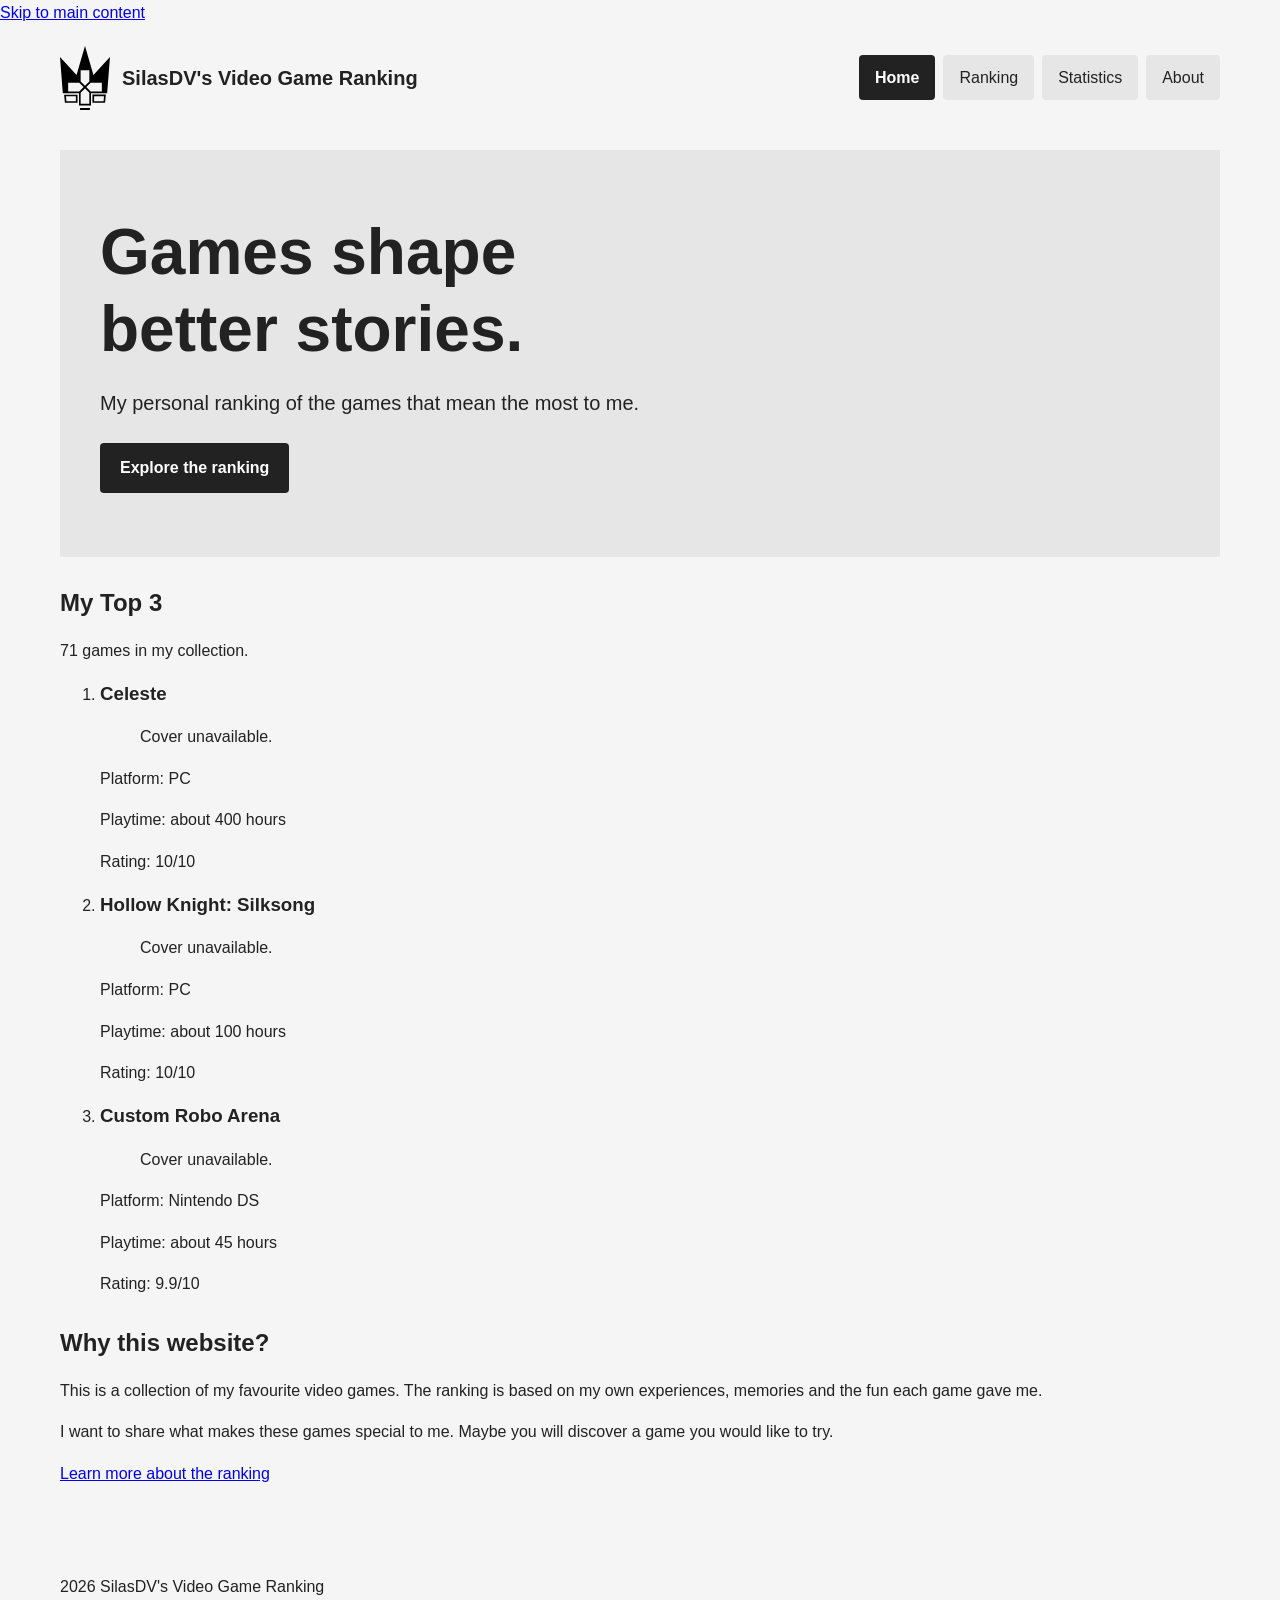
==== index.html @ 27fdf334 "Style homepage introduction and ranking link" ====
<!DOCTYPE html>
<html lang="en">
<head>
    <meta charset="UTF-8">
    <meta name="viewport" content="width=device-width, initial-scale=1.0">
    <title>SilasDV's Video Game Ranking</title>
    <link rel="stylesheet" href="style.css">
    <script src="navigation.js" defer></script>
    <script src="script.js" defer></script>
</head>
<body>
    <a href="#main-content">Skip to main content</a>

    <header>
        <p>
            <a href="index.html" class="site-name">
                <img src="data/SDVVGR.svg" alt="" width="50" height="64">
                <span>SilasDV's Video Game Ranking</span>
            </a>
        </p>
        <button id="menu-toggle" class="menu-toggle" type="button"
                aria-expanded="false" aria-controls="main-navigation" hidden>
            Menu
        </button>
        <nav id="main-navigation">
            <ul>
                <li><a href="index.html" aria-current="page">Home</a></li>
                <li><a href="ranking.html">Ranking</a></li>
                <li><a href="statistics.html">Statistics</a></li>
                <li><a href="about.html">About</a></li>
            </ul>
        </nav>
    </header>

    <main id="main-content" tabindex="-1">
        <section class="hero">
            <h1>Games shape better stories.</h1>
            <p>My personal ranking of the games that mean the most to me.</p>
            <a href="ranking.html" class="button">Explore the ranking</a>
        </section>

        <section>
            <h2>My Top 3</h2>
            <p id="data-status" role="status"></p>
            <noscript><p>Please enable JavaScript to view the games.</p></noscript>
            <ol id="top-games"></ol>
        </section>

        <section>
            <h2>Why this website?</h2>
            <p>
                This is a collection of my favourite video games.
                The ranking is based on my own experiences, memories
                and the fun each game gave me.
            </p>
            <p>
                I want to share what makes these games special to me.
                Maybe you will discover a game you would like to try.
            </p>
            <p><a href="about.html">Learn more about the ranking</a></p>
        </section>
    </main>

    <footer>
        <p>2026 SilasDV's Video Game Ranking</p>
    </footer>
</body>
</html>
---- style.css ----
* {
    box-sizing: border-box;
}

body {
    margin: 0;
    font-family: Arial, sans-serif;
    font-size: 16px;
    line-height: 1.6;
    color: #222222;
    background-color: #f5f5f5;
}

header,
main,
footer {
    max-width: 1200px;
    margin: 0 auto;
    padding: 20px;
}

header {
    display: flex;
    flex-wrap: wrap;
    align-items: center;
    gap: 20px;
}

header > p {
    display: flex;
    flex: 1;
    min-width: 0;
    margin: 0;
}

section {
    margin-bottom: 32px;
}

h1,
h2,
h3 {
    line-height: 1.2;
}

img {
    max-width: 100%;
    height: auto;
}

.site-name {
    display: inline-flex;
    align-items: center;
    gap: 12px;
    color: inherit;
    font-size: 20px;
    font-weight: bold;
    line-height: 1.2;
    text-decoration: none;
}

.site-name img {
    width: 50px;
    flex-shrink: 0;
}

.site-name span {
    text-wrap: balance;
}

.site-name:hover,
.site-name:focus-visible {
    text-decoration: underline;
}

nav {
    flex-basis: 100%;
}

nav ul {
    display: flex;
    flex-direction: column;
    flex-wrap: wrap;
    gap: 8px;
    list-style: none;
    margin: 0;
    padding: 0;
}

nav a {
    display: block;
    padding: 10px 16px;
    color: #222222;
    background-color: #e6e6e6;
    text-decoration: none;
    border-radius: 4px;
}

.menu-toggle {
    font: inherit;
    padding: 10px 16px;
    color: #222222;
    background-color: #e6e6e6;
    border: 1px solid #222222;
    border-radius: 4px;
    cursor: pointer;
}

nav a:hover,
.menu-toggle:hover {
    background-color: #d4d4d4;
}

nav a[aria-current="page"],
.menu-toggle[aria-expanded="true"] {
    color: #ffffff;
    background-color: #222222;
    font-weight: bold;
}

nav a:focus-visible,
.menu-toggle:focus-visible {
    outline: 2px solid #222222;
    outline-offset: 3px;
}

.hero {
    padding: 40px 24px;
    background-color: #e6e6e6;
}

.hero h1 {
    max-width: 650px;
    margin: 0 0 20px;
    font-size: 36px;
    text-wrap: balance;
}

.hero p {
    max-width: 540px;
    margin: 0 0 24px;
    font-size: 18px;
}

.button {
    display: inline-block;
    padding: 12px 20px;
    color: #ffffff;
    background-color: #222222;
    font-weight: bold;
    text-decoration: none;
    border-radius: 4px;
}

.button:hover {
    background-color: #444444;
}

.button:focus-visible {
    outline: 2px solid #222222;
    outline-offset: 3px;
}

@media (min-width: 768px) {
    .hero {
        padding: 64px 40px;
    }

    .hero h1 {
        font-size: 56px;
    }

    .hero p {
        font-size: 20px;
    }
}

@media (min-width: 1024px) {
    header {
        flex-wrap: nowrap;
        justify-content: space-between;
    }

    nav {
        flex-basis: auto;
    }

    nav ul {
        flex-direction: row;
    }

    .hero h1 {
        font-size: 64px;
    }
}
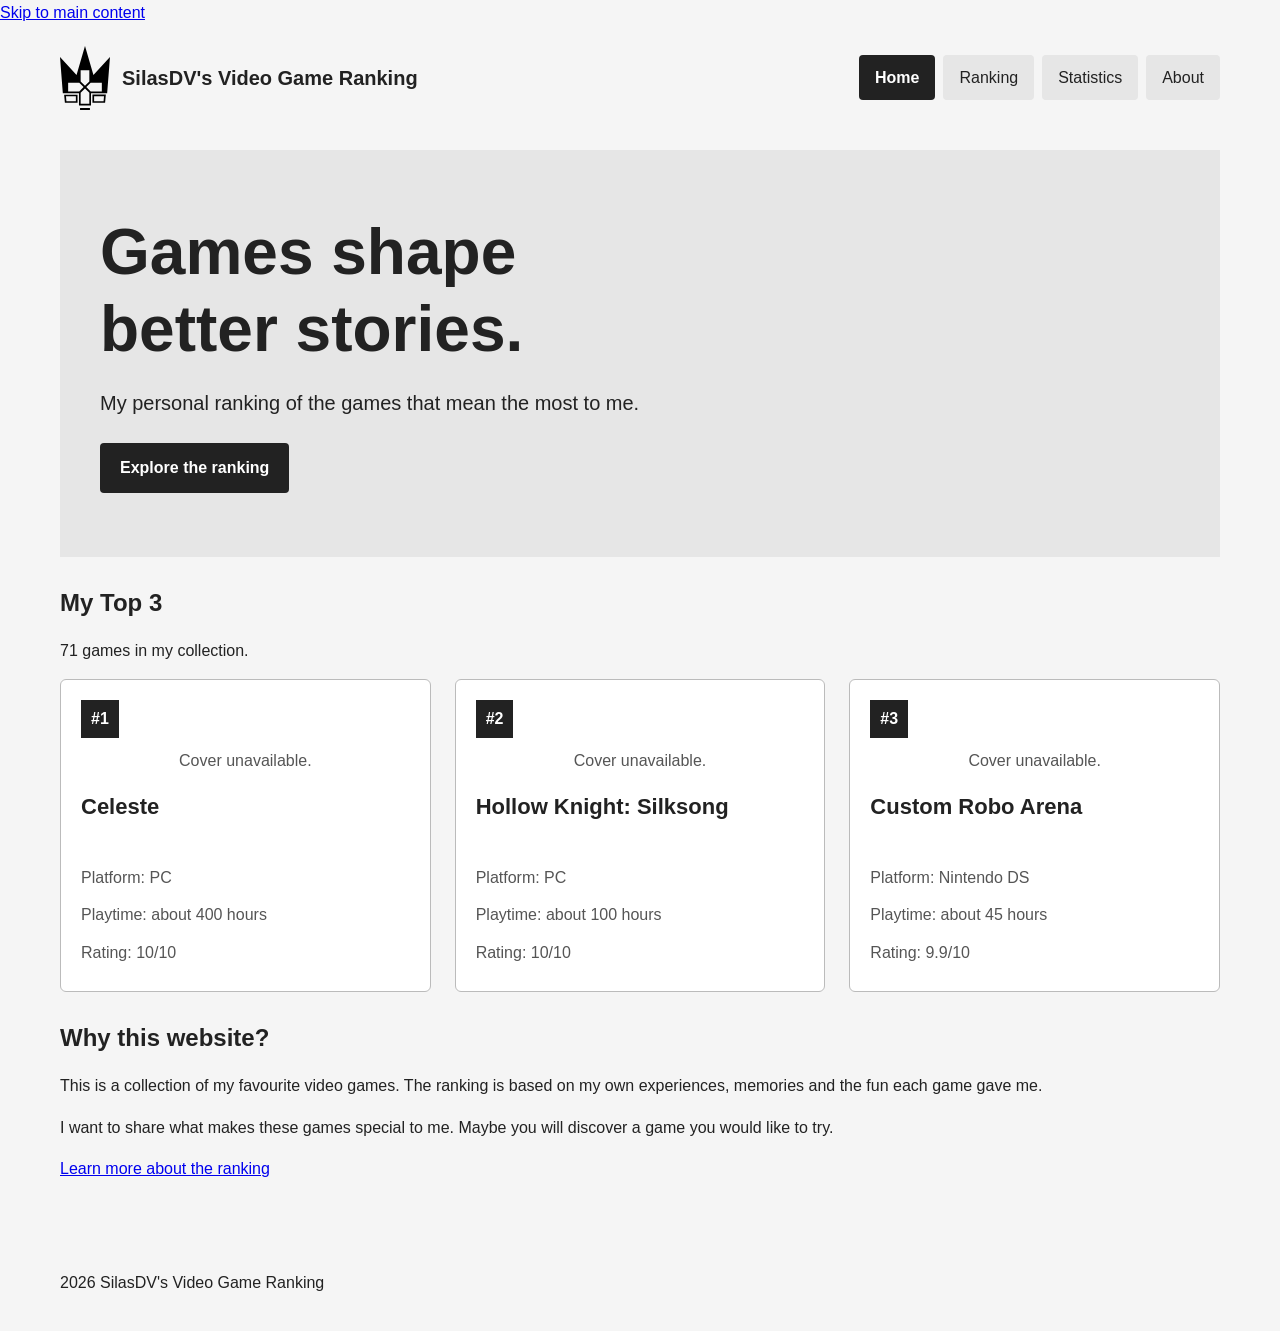
==== commit d31a0787: "Style responsive top 3 game cards" ====
--- a/index.html
+++ b/index.html
@@ -43,7 +43,7 @@
             <h2>My Top 3</h2>
             <p id="data-status" role="status"></p>
             <noscript><p>Please enable JavaScript to view the games.</p></noscript>
-            <ol id="top-games"></ol>
+            <ol id="top-games" role="list"></ol>
         </section>
 
         <section>
--- a/style.css
+++ b/style.css
@@ -161,7 +161,71 @@
     outline-offset: 3px;
 }
 
+#top-games {
+    display: grid;
+    align-items: start;
+    grid-template-columns: minmax(0, 1fr);
+    gap: 24px;
+    margin: 0;
+    padding: 0;
+    list-style: none;
+}
+
+#top-games > li {
+    position: relative;
+    display: flex;
+    flex-direction: column;
+    min-width: 0;
+    padding: 20px;
+    background-color: #ffffff;
+    border: 1px solid #bbbbbb;
+    border-radius: 6px;
+    overflow-wrap: anywhere;
+}
+
+#top-games > li::before {
+    content: "#" attr(value);
+    position: absolute;
+    top: 20px;
+    left: 20px;
+    padding: 6px 10px;
+    color: #ffffff;
+    background-color: #222222;
+    font-weight: bold;
+}
+
+#top-games figure {
+    order: -1;
+    margin: 0 0 20px;
+}
+
+#top-games img {
+    display: block;
+    width: 100%;
+    height: auto;
+}
+
+#top-games figure p {
+    margin: 48px 0 0;
+    text-align: center;
+}
+
+#top-games h3 {
+    min-height: 2.4em;
+    margin: 0 0 12px;
+    font-size: 22px;
+}
+
+#top-games p {
+    margin: 6px 0;
+    color: #555555;
+}
+
 @media (min-width: 768px) {
+    #top-games {
+        grid-template-columns: repeat(2, minmax(0, 1fr));
+    }
+
     .hero {
         padding: 64px 40px;
     }
@@ -176,6 +240,10 @@
 }
 
 @media (min-width: 1024px) {
+    #top-games {
+        grid-template-columns: repeat(3, minmax(0, 1fr));
+    }
+
     header {
         flex-wrap: nowrap;
         justify-content: space-between;
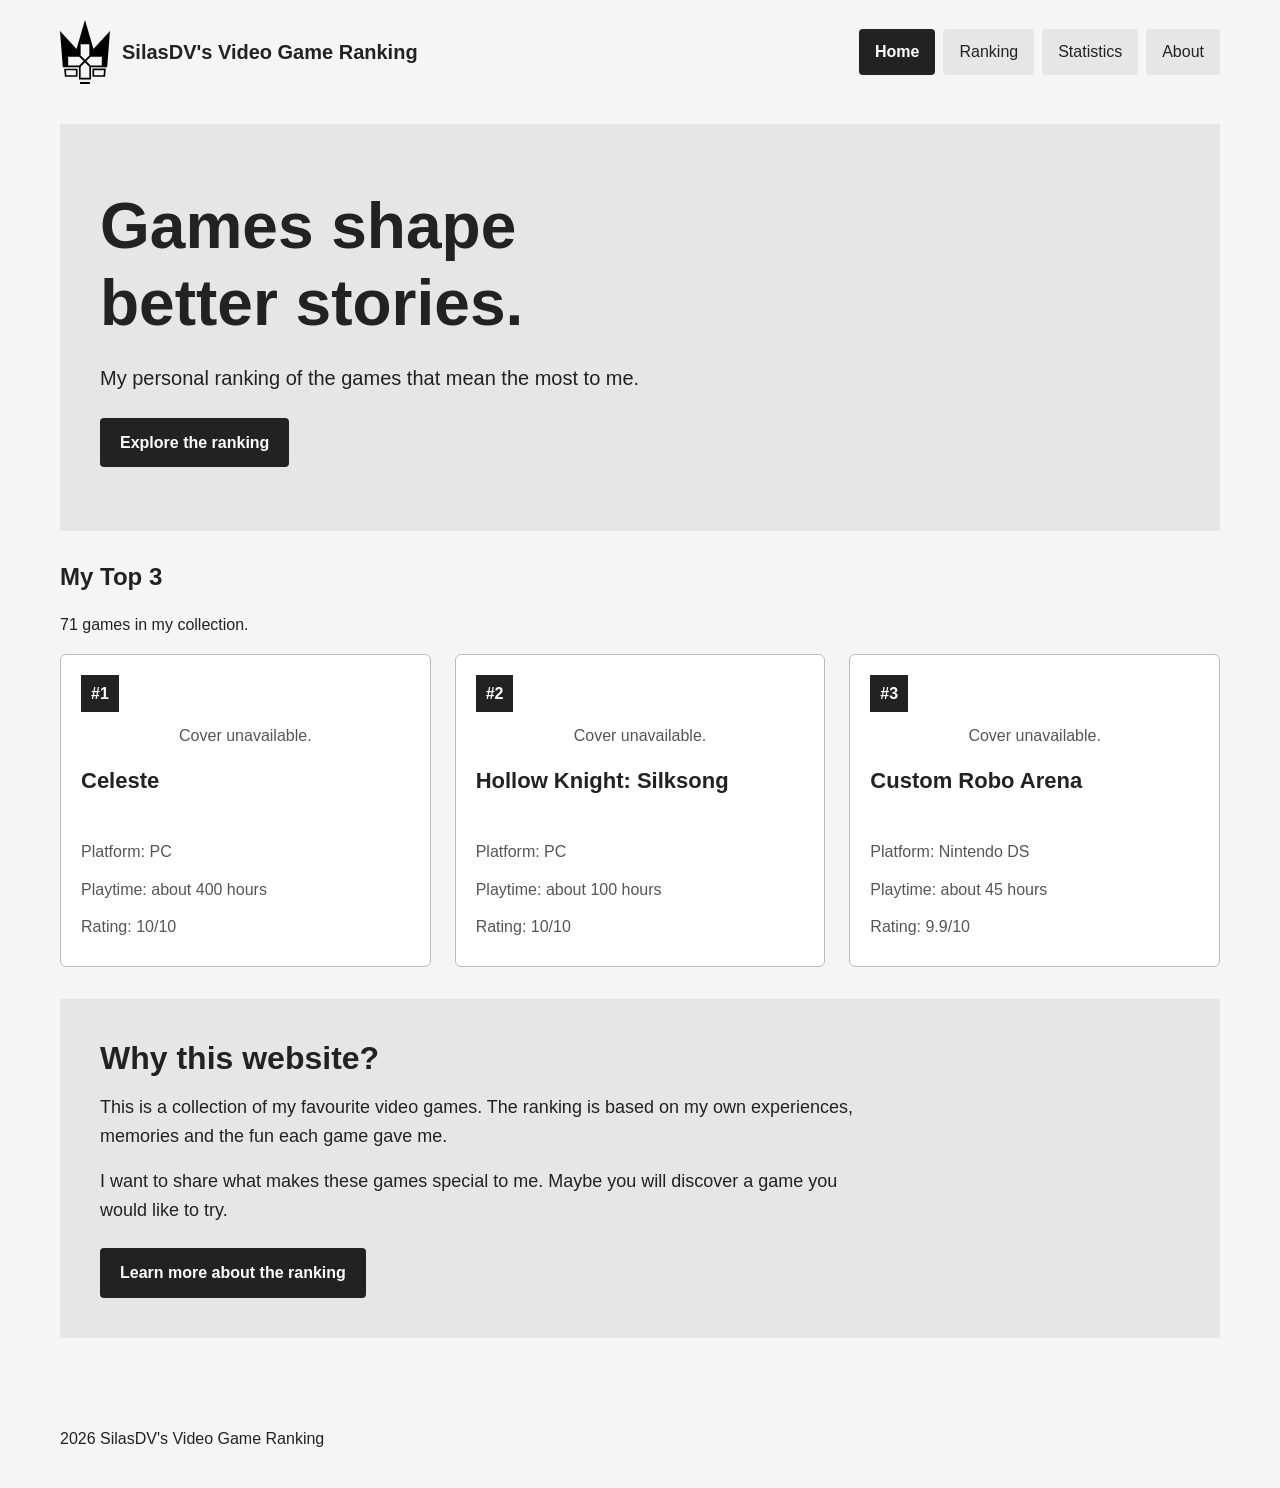
==== commit dd820ca4: "Style homepage about section and skip link" ====
--- a/index.html
+++ b/index.html
@@ -18,10 +18,12 @@
                 <span>SilasDV's Video Game Ranking</span>
             </a>
         </p>
+
         <button id="menu-toggle" class="menu-toggle" type="button"
                 aria-expanded="false" aria-controls="main-navigation" hidden>
             Menu
         </button>
+
         <nav id="main-navigation">
             <ul>
                 <li><a href="index.html" aria-current="page">Home</a></li>
@@ -41,23 +43,33 @@
 
         <section>
             <h2>My Top 3</h2>
+
             <p id="data-status" role="status"></p>
-            <noscript><p>Please enable JavaScript to view the games.</p></noscript>
+
+            <noscript>
+                <p>Please enable JavaScript to view the games.</p>
+            </noscript>
+
             <ol id="top-games" role="list"></ol>
         </section>
 
-        <section>
+        <section class="home-about">
             <h2>Why this website?</h2>
+
             <p>
                 This is a collection of my favourite video games.
                 The ranking is based on my own experiences, memories
                 and the fun each game gave me.
             </p>
+
             <p>
                 I want to share what makes these games special to me.
                 Maybe you will discover a game you would like to try.
             </p>
-            <p><a href="about.html">Learn more about the ranking</a></p>
+
+            <a href="about.html" class="button">
+                Learn more about the ranking
+            </a>
         </section>
     </main>
 
--- a/style.css
+++ b/style.css
@@ -9,6 +9,24 @@
     line-height: 1.6;
     color: #222222;
     background-color: #f5f5f5;
+}
+
+body > a[href="#main-content"] {
+    position: absolute;
+    top: 0;
+    left: 20px;
+    z-index: 1000;
+    padding: 10px 16px;
+    color: #ffffff;
+    background-color: #222222;
+    border-radius: 4px;
+    transform: translateY(-150%);
+}
+
+body > a[href="#main-content"]:focus {
+    transform: translateY(20px);
+    outline: 2px solid #222222;
+    outline-offset: 3px;
 }
 
 header,
@@ -140,6 +158,27 @@
     max-width: 540px;
     margin: 0 0 24px;
     font-size: 18px;
+}
+
+.home-about {
+    padding: 32px 24px;
+    background-color: #e6e6e6;
+}
+
+.home-about h2 {
+    margin: 0 0 16px;
+    font-size: 28px;
+}
+
+.home-about p {
+    max-width: 760px;
+    margin: 0 0 16px;
+}
+
+.home-about .button {
+    max-width: 100%;
+    margin-top: 8px;
+    text-align: center;
 }
 
 .button {
@@ -221,11 +260,237 @@
     color: #555555;
 }
 
+#ranking-list {
+    display: grid;
+    gap: 20px;
+    margin: 0;
+    padding: 0;
+    list-style: none;
+}
+
+#ranking-list > li {
+    position: relative;
+    display: flex;
+    flex-direction: column;
+    padding: 20px;
+    background-color: #ffffff;
+    border: 1px solid #bbbbbb;
+    border-radius: 6px;
+    overflow-wrap: anywhere;
+}
+
+#ranking-list > li::before {
+    content: "#" attr(value);
+    align-self: stretch;
+    order: -2;
+    margin: 0 0 12px;
+    padding: 6px 10px;
+    color: #ffffff;
+    background-color: #222222;
+    font-weight: bold;
+}
+
+#ranking-list figure {
+    order: -1;
+    margin: 0 0 16px;
+}
+
+#ranking-list img {
+    display: block;
+    width: 100%;
+    max-width: 100%;
+    height: auto;
+    margin: 0;
+}
+
+#ranking-list h3 {
+    margin: 0 0 12px;
+    font-size: 22px;
+}
+
+#ranking-list p {
+    margin: 6px 0;
+    color: #555555;
+}
+
+.stats-overview {
+    display: grid;
+    grid-template-columns: repeat(2, minmax(0, 1fr));
+    gap: 16px;
+}
+
+.stat-card {
+    margin: 0;
+    padding: 24px 12px;
+    background-color: #e6e6e6;
+    text-align: center;
+    overflow-wrap: anywhere;
+}
+
+.stat-value {
+    display: block;
+    margin-bottom: 8px;
+    font-size: 24px;
+    font-weight: bold;
+    line-height: 1.2;
+}
+
+.statistics-charts {
+    display: grid;
+    gap: 24px;
+    margin-bottom: 32px;
+}
+
+.chart-section {
+    margin: 0;
+    padding: 24px 20px;
+    background-color: #ffffff;
+    overflow-wrap: anywhere;
+}
+
+.chart-section h2 {
+    margin: 0 0 24px;
+    font-size: 24px;
+}
+
+.chart-list {
+    margin: 0;
+    padding: 0;
+    list-style: none;
+}
+
+.chart-list li {
+    margin-bottom: 16px;
+}
+
+.chart-label {
+    display: block;
+    margin-bottom: 6px;
+}
+
+.chart-bar {
+    display: block;
+    height: 16px;
+    background-color: #555555;
+    border-radius: 2px;
+}
+
+.game-chart {
+    margin: 0;
+    padding: 0;
+    list-style: none;
+}
+
+.game-chart > li {
+    padding: 16px 0;
+    border-bottom: 1px solid #dddddd;
+}
+
+.game-chart > li:first-child {
+    padding-top: 0;
+}
+
+.game-chart > li:last-child {
+    padding-bottom: 0;
+    border-bottom: 0;
+}
+
+.game-chart .game-chart-row {
+    display: grid;
+    grid-template-columns: 28px 56px minmax(0, 1fr);
+    gap: 12px;
+    align-items: start;
+}
+
+.chart-rank {
+    font-weight: bold;
+}
+
+.chart-cover {
+    font-size: 12px;
+    color: #555555;
+}
+
+.chart-cover img {
+    display: block;
+    width: 100%;
+    height: auto;
+}
+
+.chart-details {
+    min-width: 0;
+}
+
+.game-chart h3 {
+    margin: 0 0 6px;
+    font-size: 16px;
+    line-height: 1.4;
+}
+
+.game-chart .chart-value {
+    margin: 0 0 8px;
+    font-size: 14px;
+    color: #555555;
+}
+
 @media (min-width: 768px) {
+    .home-about {
+        padding: 40px;
+    }
+
+    .home-about h2 {
+        font-size: 32px;
+    }
+
+    .home-about p {
+        font-size: 18px;
+    }
+
+    .statistics-charts {
+        grid-template-columns: repeat(2, minmax(0, 1fr));
+    }
+
+    .stat-value {
+        font-size: 32px;
+    }
+
     #top-games {
         grid-template-columns: repeat(2, minmax(0, 1fr));
     }
 
+    #ranking-list > li {
+        display: grid;
+        grid-template-columns: 180px minmax(0, 1fr);
+        column-gap: 24px;
+    }
+
+    #ranking-list > li::before {
+        align-self: start;
+        grid-column: 1;
+        grid-row: 1;
+        margin: 0 0 12px;
+        padding: 6px 10px;
+    }
+
+    #ranking-list figure {
+        grid-column: 1;
+        grid-row: 2 / span 7;
+        margin: 0 0 16px;
+    }
+
+    #ranking-list img {
+        max-width: 100%;
+    }
+
+    #ranking-list h3,
+    #ranking-list > li > p {
+        grid-column: 2;
+    }
+
+    #ranking-list h3 {
+        grid-row: 1;
+    }
+
     .hero {
         padding: 64px 40px;
     }
@@ -240,6 +505,10 @@
 }
 
 @media (min-width: 1024px) {
+    .stats-overview {
+        grid-template-columns: repeat(4, minmax(0, 1fr));
+    }
+
     #top-games {
         grid-template-columns: repeat(3, minmax(0, 1fr));
     }
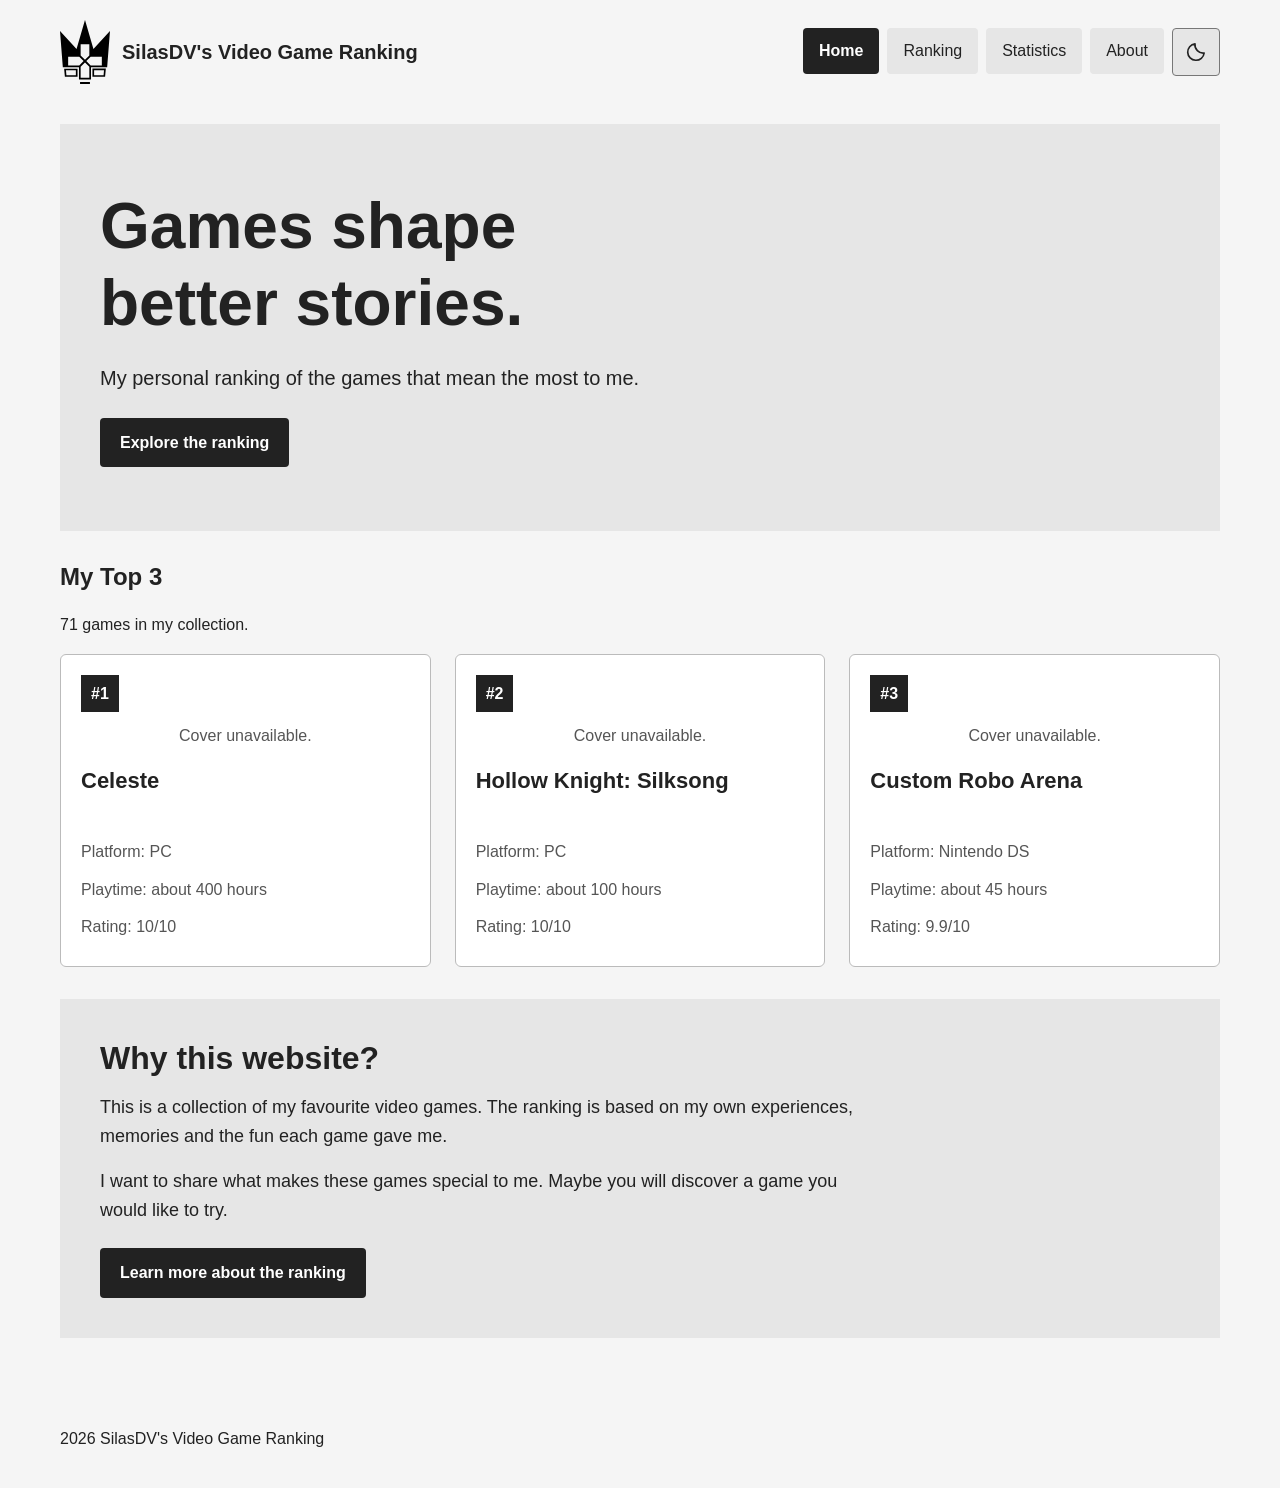
==== commit f940b326: "Add persistent dark mode across all pages" ====
--- a/index.html
+++ b/index.html
@@ -4,8 +4,10 @@
     <meta charset="UTF-8">
     <meta name="viewport" content="width=device-width, initial-scale=1.0">
     <title>SilasDV's Video Game Ranking</title>
+    <script src="theme.js"></script>
     <link rel="stylesheet" href="style.css">
     <script src="navigation.js" defer></script>
+    <script src="loader.js" defer></script>
     <script src="script.js" defer></script>
 </head>
 <body>
@@ -13,25 +15,8 @@
 
     <header>
         <p>
-            <a href="index.html" class="site-name">
-                <img src="data/SDVVGR.svg" alt="" width="50" height="64">
-                <span>SilasDV's Video Game Ranking</span>
-            </a>
+            <a href="index.html" class="site-name">SilasDV's Video Game Ranking</a>
         </p>
-
-        <button id="menu-toggle" class="menu-toggle" type="button"
-                aria-expanded="false" aria-controls="main-navigation" hidden>
-            Menu
-        </button>
-
-        <nav id="main-navigation">
-            <ul>
-                <li><a href="index.html" aria-current="page">Home</a></li>
-                <li><a href="ranking.html">Ranking</a></li>
-                <li><a href="statistics.html">Statistics</a></li>
-                <li><a href="about.html">About</a></li>
-            </ul>
-        </nav>
     </header>
 
     <main id="main-content" tabindex="-1">
@@ -73,8 +58,6 @@
         </section>
     </main>
 
-    <footer>
-        <p>2026 SilasDV's Video Game Ranking</p>
-    </footer>
+    <footer hidden></footer>
 </body>
 </html>
--- a/style.css
+++ b/style.css
@@ -1,3 +1,50 @@
+/* Gemeinsame Farben: Der Darkmode tauscht nur diese Werte aus. */
+:root {
+    color-scheme: light;
+    --page: #f5f5f5;
+    --text: #222222;
+    --muted: #555555;
+    --surface: #ffffff;
+    --panel: #e6e6e6;
+    --hover: #d4d4d4;
+    --control-active: #e5e5e5;
+    --border: #bbbbbb;
+    --separator: #dddddd;
+    --control-border: #777777;
+    --focus: #222222;
+    --button-bg: #222222;
+    --button-text: #ffffff;
+    --button-hover: #444444;
+    --badge-bg: #222222;
+    --badge-text: #ffffff;
+    --chart: #555555;
+    --link: #0000ee;
+    --logo-filter: none;
+}
+
+:root[data-theme="dark"] {
+    color-scheme: dark;
+    --page: #151719;
+    --text: #f2f3f5;
+    --muted: #c1c7d0;
+    --surface: #22262b;
+    --panel: #2b3036;
+    --hover: #3c434c;
+    --control-active: #3c434c;
+    --border: #58616e;
+    --separator: #454c56;
+    --control-border: #a1abb7;
+    --focus: #f2f3f5;
+    --button-bg: #ededed;
+    --button-text: #17191c;
+    --button-hover: #cfd4db;
+    --badge-bg: #090b0d;
+    --badge-text: #ffffff;
+    --chart: #bcc5d0;
+    --link: #9bc7ff;
+    --logo-filter: invert(1);
+}
+
 * {
     box-sizing: border-box;
 }
@@ -7,8 +54,12 @@
     font-family: Arial, sans-serif;
     font-size: 16px;
     line-height: 1.6;
-    color: #222222;
-    background-color: #f5f5f5;
+    color: var(--text);
+    background-color: var(--page);
+}
+
+a {
+    color: var(--link);
 }
 
 body > a[href="#main-content"] {
@@ -17,15 +68,15 @@
     left: 20px;
     z-index: 1000;
     padding: 10px 16px;
-    color: #ffffff;
-    background-color: #222222;
+    color: var(--button-text);
+    background-color: var(--button-bg);
     border-radius: 4px;
     transform: translateY(-150%);
 }
 
 body > a[href="#main-content"]:focus {
     transform: translateY(20px);
-    outline: 2px solid #222222;
+    outline: 2px solid var(--focus);
     outline-offset: 3px;
 }
 
@@ -37,35 +88,42 @@
     padding: 20px;
 }
 
+section {
+    margin-bottom: 32px;
+}
+
+h1,
+h2,
+h3 {
+    line-height: 1.2;
+}
+
+img {
+    max-width: 100%;
+    height: auto;
+}
+
+/* Kopfbereich: gemeinsame Regeln und Desktop-Anordnung. */
 header {
     display: flex;
     flex-wrap: wrap;
     align-items: center;
     gap: 20px;
-}
-
-header > p {
-    display: flex;
-    flex: 1;
-    min-width: 0;
-    margin: 0;
-}
-
-section {
-    margin-bottom: 32px;
-}
-
-h1,
-h2,
-h3 {
-    line-height: 1.2;
-}
-
-img {
-    max-width: 100%;
-    height: auto;
-}
-
+
+    & > p {
+        display: flex;
+        flex: 1;
+        min-width: 0;
+        margin: 0;
+    }
+
+    @media (min-width: 1024px) {
+        flex-wrap: nowrap;
+        justify-content: space-between;
+    }
+}
+
+/* Logo und Website-Name gehören zu einem gemeinsamen Link. */
 .site-name {
     display: inline-flex;
     align-items: center;
@@ -75,76 +133,99 @@
     font-weight: bold;
     line-height: 1.2;
     text-decoration: none;
-}
-
-.site-name img {
-    width: 50px;
-    flex-shrink: 0;
-}
-
-.site-name span {
-    text-wrap: balance;
-}
-
-.site-name:hover,
-.site-name:focus-visible {
-    text-decoration: underline;
-}
-
+
+    & img {
+        width: 50px;
+        flex-shrink: 0;
+        filter: var(--logo-filter);
+    }
+
+    & span {
+        text-wrap: balance;
+    }
+
+    &:hover,
+    &:focus-visible {
+        text-decoration: underline;
+    }
+}
+
+/* Navigation: Liste, Links und ihre Zustände. */
 nav {
     flex-basis: 100%;
-}
-
-nav ul {
-    display: flex;
-    flex-direction: column;
-    flex-wrap: wrap;
-    gap: 8px;
-    list-style: none;
-    margin: 0;
-    padding: 0;
-}
-
-nav a {
-    display: block;
-    padding: 10px 16px;
-    color: #222222;
-    background-color: #e6e6e6;
-    text-decoration: none;
-    border-radius: 4px;
-}
-
+
+    & ul {
+        display: flex;
+        flex-direction: column;
+        flex-wrap: wrap;
+        gap: 8px;
+        list-style: none;
+        margin: 0;
+        padding: 0;
+    }
+
+    & a {
+        display: block;
+        padding: 10px 16px;
+        color: var(--text);
+        background-color: var(--panel);
+        text-decoration: none;
+        border-radius: 4px;
+
+        &:hover {
+            background-color: var(--hover);
+        }
+
+        &[aria-current="page"] {
+            color: var(--button-text);
+            background-color: var(--button-bg);
+            font-weight: bold;
+        }
+
+        &:focus-visible {
+            outline: 2px solid var(--focus);
+            outline-offset: 3px;
+        }
+    }
+
+    @media (min-width: 1024px) {
+        flex-basis: auto;
+
+        & ul {
+            flex-direction: row;
+        }
+    }
+}
+
+/* Menüschalter für kleine und mittlere Bildschirme. */
 .menu-toggle {
     font: inherit;
     padding: 10px 16px;
-    color: #222222;
-    background-color: #e6e6e6;
-    border: 1px solid #222222;
+    color: var(--text);
+    background-color: var(--panel);
+    border: 1px solid var(--control-border);
     border-radius: 4px;
     cursor: pointer;
-}
-
-nav a:hover,
-.menu-toggle:hover {
-    background-color: #d4d4d4;
-}
-
-nav a[aria-current="page"],
-.menu-toggle[aria-expanded="true"] {
-    color: #ffffff;
-    background-color: #222222;
-    font-weight: bold;
-}
-
-nav a:focus-visible,
-.menu-toggle:focus-visible {
-    outline: 2px solid #222222;
-    outline-offset: 3px;
+
+    &:hover {
+        background-color: var(--hover);
+    }
+
+    &[aria-expanded="true"] {
+        color: var(--button-text);
+        background-color: var(--button-bg);
+        font-weight: bold;
+    }
+
+    &:focus-visible {
+        outline: 2px solid var(--focus);
+        outline-offset: 3px;
+    }
 }
 
 .hero {
     padding: 40px 24px;
-    background-color: #e6e6e6;
+    background-color: var(--panel);
 }
 
 .hero h1 {
@@ -162,7 +243,7 @@
 
 .home-about {
     padding: 32px 24px;
-    background-color: #e6e6e6;
+    background-color: var(--panel);
 }
 
 .home-about h2 {
@@ -181,22 +262,42 @@
     text-align: center;
 }
 
+.about-quote {
+    padding: 32px 24px;
+    background-color: var(--panel);
+}
+
+.about-quote blockquote {
+    max-width: 760px;
+    margin: 0;
+    font-size: 24px;
+    font-weight: bold;
+    line-height: 1.3;
+}
+
+.about-quote .quote-author {
+    max-width: 760px;
+    margin: 16px 0 0;
+    font-weight: bold;
+    text-align: right;
+}
+
 .button {
     display: inline-block;
     padding: 12px 20px;
-    color: #ffffff;
-    background-color: #222222;
+    color: var(--button-text);
+    background-color: var(--button-bg);
     font-weight: bold;
     text-decoration: none;
     border-radius: 4px;
 }
 
 .button:hover {
-    background-color: #444444;
+    background-color: var(--button-hover);
 }
 
 .button:focus-visible {
-    outline: 2px solid #222222;
+    outline: 2px solid var(--focus);
     outline-offset: 3px;
 }
 
@@ -216,8 +317,8 @@
     flex-direction: column;
     min-width: 0;
     padding: 20px;
-    background-color: #ffffff;
-    border: 1px solid #bbbbbb;
+    background-color: var(--surface);
+    border: 1px solid var(--border);
     border-radius: 6px;
     overflow-wrap: anywhere;
 }
@@ -228,8 +329,8 @@
     top: 20px;
     left: 20px;
     padding: 6px 10px;
-    color: #ffffff;
-    background-color: #222222;
+    color: var(--badge-text);
+    background-color: var(--badge-bg);
     font-weight: bold;
 }
 
@@ -257,7 +358,7 @@
 
 #top-games p {
     margin: 6px 0;
-    color: #555555;
+    color: var(--muted);
 }
 
 #ranking-list {
@@ -273,8 +374,8 @@
     display: flex;
     flex-direction: column;
     padding: 20px;
-    background-color: #ffffff;
-    border: 1px solid #bbbbbb;
+    background-color: var(--surface);
+    border: 1px solid var(--border);
     border-radius: 6px;
     overflow-wrap: anywhere;
 }
@@ -285,8 +386,8 @@
     order: -2;
     margin: 0 0 12px;
     padding: 6px 10px;
-    color: #ffffff;
-    background-color: #222222;
+    color: var(--button-text);
+    background-color: var(--button-bg);
     font-weight: bold;
 }
 
@@ -310,7 +411,14 @@
 
 #ranking-list p {
     margin: 6px 0;
-    color: #555555;
+    color: var(--muted);
+}
+
+#ranking-list .game-review {
+    margin-top: 16px;
+    padding-top: 16px;
+    color: var(--text);
+    border-top: 1px solid var(--separator);
 }
 
 .stats-overview {
@@ -322,7 +430,7 @@
 .stat-card {
     margin: 0;
     padding: 24px 12px;
-    background-color: #e6e6e6;
+    background-color: var(--panel);
     text-align: center;
     overflow-wrap: anywhere;
 }
@@ -344,7 +452,7 @@
 .chart-section {
     margin: 0;
     padding: 24px 20px;
-    background-color: #ffffff;
+    background-color: var(--surface);
     overflow-wrap: anywhere;
 }
 
@@ -371,7 +479,7 @@
 .chart-bar {
     display: block;
     height: 16px;
-    background-color: #555555;
+    background-color: var(--chart);
     border-radius: 2px;
 }
 
@@ -383,7 +491,7 @@
 
 .game-chart > li {
     padding: 16px 0;
-    border-bottom: 1px solid #dddddd;
+    border-bottom: 1px solid var(--separator);
 }
 
 .game-chart > li:first-child {
@@ -408,7 +516,7 @@
 
 .chart-cover {
     font-size: 12px;
-    color: #555555;
+    color: var(--muted);
 }
 
 .chart-cover img {
@@ -430,7 +538,7 @@
 .game-chart .chart-value {
     margin: 0 0 8px;
     font-size: 14px;
-    color: #555555;
+    color: var(--muted);
 }
 
 @media (min-width: 768px) {
@@ -444,6 +552,14 @@
 
     .home-about p {
         font-size: 18px;
+    }
+
+    .about-quote {
+        padding: 40px;
+    }
+
+    .about-quote blockquote {
+        font-size: 32px;
     }
 
     .statistics-charts {
@@ -513,20 +629,60 @@
         grid-template-columns: repeat(3, minmax(0, 1fr));
     }
 
-    header {
-        flex-wrap: nowrap;
-        justify-content: space-between;
-    }
-
-    nav {
-        flex-basis: auto;
-    }
-
-    nav ul {
-        flex-direction: row;
-    }
-
     .hero h1 {
         font-size: 64px;
     }
-}+}
+
+/* Der Darkmode-Schalter gehört auf jeder Seite zur gemeinsamen Navigation. */
+.theme-toggle {
+    width: 100%;
+    min-height: 48px;
+    padding: 10px 16px;
+    gap: 10px;
+    align-items: center;
+    font: inherit;
+    color: var(--text);
+    background-color: var(--panel);
+    border: 1px solid var(--control-border);
+    border-radius: 4px;
+    cursor: pointer;
+
+    &:not([hidden]) {
+        display: flex;
+    }
+
+    & svg {
+        width: 22px;
+        height: 22px;
+        flex-shrink: 0;
+    }
+
+    &:hover {
+        background-color: var(--hover);
+    }
+
+    &:focus-visible {
+        outline: 2px solid var(--focus);
+        outline-offset: 3px;
+    }
+
+    @media (min-width: 1024px) {
+        width: 48px;
+        padding: 10px;
+        justify-content: center;
+
+        & span {
+            display: none;
+        }
+    }
+}
+
+:root[data-theme="dark"] .theme-toggle {
+    color: var(--button-text);
+    background-color: var(--button-bg);
+}
+
+:root[data-theme="dark"] .theme-toggle:hover {
+    background-color: var(--button-hover);
+}
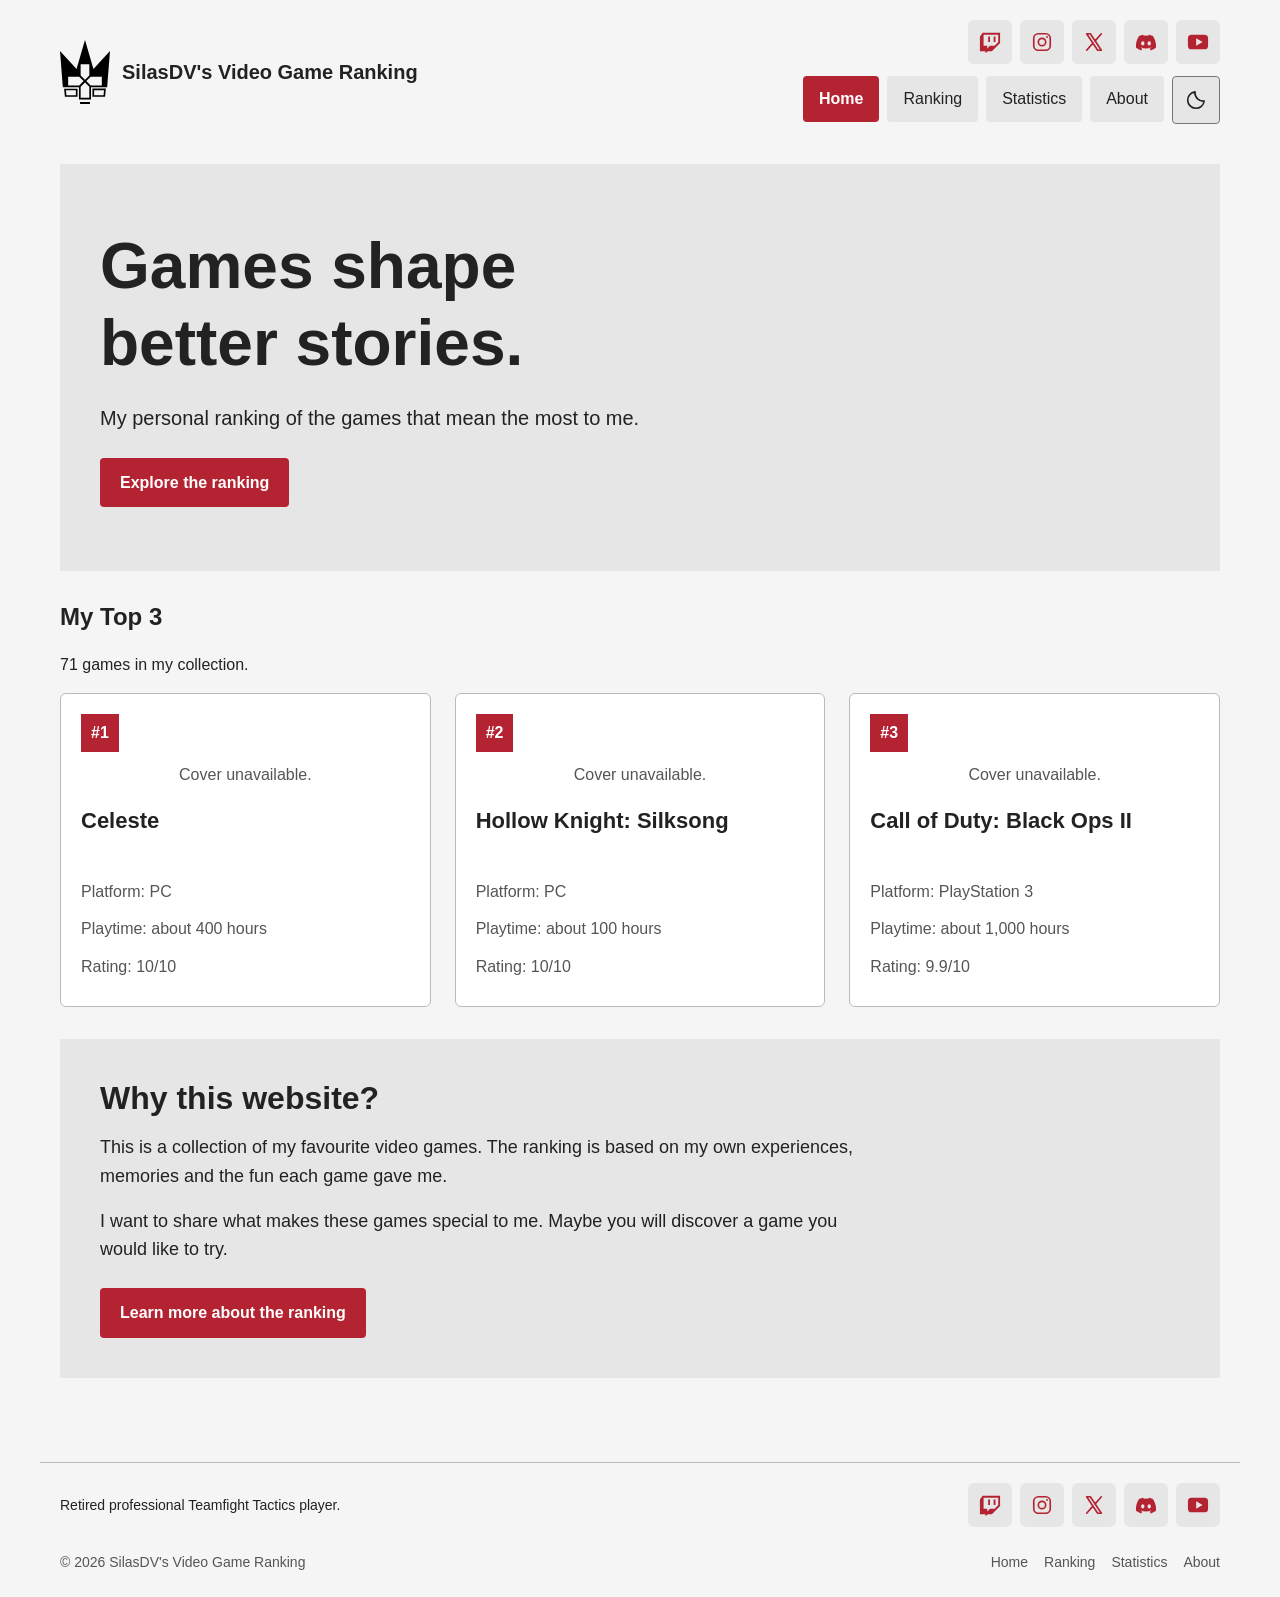
==== commit bf3ba143: "Add site logo as favicon and document quality checks" ====
--- a/index.html
+++ b/index.html
@@ -4,6 +4,7 @@
     <meta charset="UTF-8">
     <meta name="viewport" content="width=device-width, initial-scale=1.0">
     <title>SilasDV's Video Game Ranking</title>
+    <link rel="icon" type="image/svg+xml" href="data/SDVVGR.svg">
     <script src="theme.js"></script>
     <link rel="stylesheet" href="style.css">
     <script src="navigation.js" defer></script>
--- a/style.css
+++ b/style.css
@@ -1,50 +1,57 @@
-/* Gemeinsame Farben: Der Darkmode tauscht nur diese Werte aus. */
+/* Rot setzt Akzente. Im Darkmode ist der Rotton für dunkle Flächen heller. */
 :root {
     color-scheme: light;
+    --accent: #b42332;
+    --accent-hover: #901b27;
+    --accent-soft: #fae8eb;
     --page: #f5f5f5;
     --text: #222222;
     --muted: #555555;
     --surface: #ffffff;
     --panel: #e6e6e6;
-    --hover: #d4d4d4;
-    --control-active: #e5e5e5;
+    --hover: #f4dce0;
+    --control-active: var(--accent-soft);
     --border: #bbbbbb;
     --separator: #dddddd;
     --control-border: #777777;
-    --focus: #222222;
-    --button-bg: #222222;
+    --focus: var(--accent);
+    --button-bg: var(--accent);
     --button-text: #ffffff;
-    --button-hover: #444444;
-    --badge-bg: #222222;
+    --button-hover: var(--accent-hover);
+    --badge-bg: var(--accent);
     --badge-text: #ffffff;
-    --chart: #555555;
-    --link: #0000ee;
+    --chart: var(--accent);
+    --link: var(--accent);
     --logo-filter: none;
-}
-
-:root[data-theme="dark"] {
-    color-scheme: dark;
-    --page: #151719;
-    --text: #f2f3f5;
-    --muted: #c1c7d0;
-    --surface: #22262b;
-    --panel: #2b3036;
-    --hover: #3c434c;
-    --control-active: #3c434c;
-    --border: #58616e;
-    --separator: #454c56;
-    --control-border: #a1abb7;
-    --focus: #f2f3f5;
-    --button-bg: #ededed;
-    --button-text: #17191c;
-    --button-hover: #cfd4db;
-    --badge-bg: #090b0d;
-    --badge-text: #ffffff;
-    --chart: #bcc5d0;
-    --link: #9bc7ff;
-    --logo-filter: invert(1);
-}
-
+
+    &[data-theme="dark"] {
+        color-scheme: dark;
+        --accent: #ff8490;
+        --accent-hover: #ffa2aa;
+        --accent-soft: #46262d;
+        --page: #151719;
+        --text: #f2f3f5;
+        --muted: #c1c7d0;
+        --surface: #22262b;
+        --panel: #2b3036;
+        --hover: #563039;
+        --control-active: var(--accent-soft);
+        --border: #58616e;
+        --separator: #454c56;
+        --control-border: #a1abb7;
+        --focus: var(--accent);
+        --button-bg: var(--accent);
+        --button-text: #17191c;
+        --button-hover: var(--accent-hover);
+        --badge-bg: var(--accent);
+        --badge-text: #17191c;
+        --chart: var(--accent);
+        --link: var(--accent);
+        --logo-filter: invert(1);
+    }
+}
+
+/* Grundregeln für alle vier Seiten. */
 * {
     box-sizing: border-box;
 }
@@ -72,12 +79,12 @@
     background-color: var(--button-bg);
     border-radius: 4px;
     transform: translateY(-150%);
-}
-
-body > a[href="#main-content"]:focus {
-    transform: translateY(20px);
-    outline: 2px solid var(--focus);
-    outline-offset: 3px;
+
+    &:focus {
+        transform: translateY(20px);
+        outline: 2px solid var(--focus);
+        outline-offset: 3px;
+    }
 }
 
 header,
@@ -103,7 +110,7 @@
     height: auto;
 }
 
-/* Kopfbereich: gemeinsame Regeln und Desktop-Anordnung. */
+/* Kopfbereich, Logo und Navigation. */
 header {
     display: flex;
     flex-wrap: wrap;
@@ -123,7 +130,6 @@
     }
 }
 
-/* Logo und Website-Name gehören zu einem gemeinsamen Link. */
 .site-name {
     display: inline-flex;
     align-items: center;
@@ -150,7 +156,6 @@
     }
 }
 
-/* Navigation: Liste, Links und ihre Zustände. */
 nav {
     flex-basis: 100%;
 
@@ -197,7 +202,57 @@
     }
 }
 
-/* Menüschalter für kleine und mittlere Bildschirme. */
+/* Dieselben Social-Media-Symbole stehen im Kopfbereich und in der Fußzeile. */
+.social-links {
+    display: flex;
+    flex-direction: row;
+    justify-content: flex-end;
+    gap: 8px;
+    margin: 0 0 0 auto;
+    padding: 0;
+    list-style: none;
+}
+
+.social-link {
+    display: grid;
+    place-items: center;
+    width: 44px;
+    height: 44px;
+    padding: 0;
+    color: var(--accent);
+    background-color: var(--panel);
+    border-radius: 6px;
+    text-decoration: none;
+
+    & svg {
+        width: 22px;
+        height: 22px;
+    }
+
+    &:hover {
+        background-color: var(--hover);
+    }
+
+    &:focus-visible {
+        outline: 2px solid var(--focus);
+        outline-offset: 3px;
+    }
+}
+
+
+/* Die Social-Links bleiben innerhalb des aufklappbaren Hauptmenüs. */
+#main-navigation {
+    & > .social-links {
+        margin-bottom: 12px;
+    }
+
+    & > .page-links {
+        @media (min-width: 1024px) {
+            justify-content: flex-end;
+        }
+    }
+}
+
 .menu-toggle {
     font: inherit;
     padding: 10px 16px;
@@ -223,418 +278,7 @@
     }
 }
 
-.hero {
-    padding: 40px 24px;
-    background-color: var(--panel);
-}
-
-.hero h1 {
-    max-width: 650px;
-    margin: 0 0 20px;
-    font-size: 36px;
-    text-wrap: balance;
-}
-
-.hero p {
-    max-width: 540px;
-    margin: 0 0 24px;
-    font-size: 18px;
-}
-
-.home-about {
-    padding: 32px 24px;
-    background-color: var(--panel);
-}
-
-.home-about h2 {
-    margin: 0 0 16px;
-    font-size: 28px;
-}
-
-.home-about p {
-    max-width: 760px;
-    margin: 0 0 16px;
-}
-
-.home-about .button {
-    max-width: 100%;
-    margin-top: 8px;
-    text-align: center;
-}
-
-.about-quote {
-    padding: 32px 24px;
-    background-color: var(--panel);
-}
-
-.about-quote blockquote {
-    max-width: 760px;
-    margin: 0;
-    font-size: 24px;
-    font-weight: bold;
-    line-height: 1.3;
-}
-
-.about-quote .quote-author {
-    max-width: 760px;
-    margin: 16px 0 0;
-    font-weight: bold;
-    text-align: right;
-}
-
-.button {
-    display: inline-block;
-    padding: 12px 20px;
-    color: var(--button-text);
-    background-color: var(--button-bg);
-    font-weight: bold;
-    text-decoration: none;
-    border-radius: 4px;
-}
-
-.button:hover {
-    background-color: var(--button-hover);
-}
-
-.button:focus-visible {
-    outline: 2px solid var(--focus);
-    outline-offset: 3px;
-}
-
-#top-games {
-    display: grid;
-    align-items: start;
-    grid-template-columns: minmax(0, 1fr);
-    gap: 24px;
-    margin: 0;
-    padding: 0;
-    list-style: none;
-}
-
-#top-games > li {
-    position: relative;
-    display: flex;
-    flex-direction: column;
-    min-width: 0;
-    padding: 20px;
-    background-color: var(--surface);
-    border: 1px solid var(--border);
-    border-radius: 6px;
-    overflow-wrap: anywhere;
-}
-
-#top-games > li::before {
-    content: "#" attr(value);
-    position: absolute;
-    top: 20px;
-    left: 20px;
-    padding: 6px 10px;
-    color: var(--badge-text);
-    background-color: var(--badge-bg);
-    font-weight: bold;
-}
-
-#top-games figure {
-    order: -1;
-    margin: 0 0 20px;
-}
-
-#top-games img {
-    display: block;
-    width: 100%;
-    height: auto;
-}
-
-#top-games figure p {
-    margin: 48px 0 0;
-    text-align: center;
-}
-
-#top-games h3 {
-    min-height: 2.4em;
-    margin: 0 0 12px;
-    font-size: 22px;
-}
-
-#top-games p {
-    margin: 6px 0;
-    color: var(--muted);
-}
-
-#ranking-list {
-    display: grid;
-    gap: 20px;
-    margin: 0;
-    padding: 0;
-    list-style: none;
-}
-
-#ranking-list > li {
-    position: relative;
-    display: flex;
-    flex-direction: column;
-    padding: 20px;
-    background-color: var(--surface);
-    border: 1px solid var(--border);
-    border-radius: 6px;
-    overflow-wrap: anywhere;
-}
-
-#ranking-list > li::before {
-    content: "#" attr(value);
-    align-self: stretch;
-    order: -2;
-    margin: 0 0 12px;
-    padding: 6px 10px;
-    color: var(--button-text);
-    background-color: var(--button-bg);
-    font-weight: bold;
-}
-
-#ranking-list figure {
-    order: -1;
-    margin: 0 0 16px;
-}
-
-#ranking-list img {
-    display: block;
-    width: 100%;
-    max-width: 100%;
-    height: auto;
-    margin: 0;
-}
-
-#ranking-list h3 {
-    margin: 0 0 12px;
-    font-size: 22px;
-}
-
-#ranking-list p {
-    margin: 6px 0;
-    color: var(--muted);
-}
-
-#ranking-list .game-review {
-    margin-top: 16px;
-    padding-top: 16px;
-    color: var(--text);
-    border-top: 1px solid var(--separator);
-}
-
-.stats-overview {
-    display: grid;
-    grid-template-columns: repeat(2, minmax(0, 1fr));
-    gap: 16px;
-}
-
-.stat-card {
-    margin: 0;
-    padding: 24px 12px;
-    background-color: var(--panel);
-    text-align: center;
-    overflow-wrap: anywhere;
-}
-
-.stat-value {
-    display: block;
-    margin-bottom: 8px;
-    font-size: 24px;
-    font-weight: bold;
-    line-height: 1.2;
-}
-
-.statistics-charts {
-    display: grid;
-    gap: 24px;
-    margin-bottom: 32px;
-}
-
-.chart-section {
-    margin: 0;
-    padding: 24px 20px;
-    background-color: var(--surface);
-    overflow-wrap: anywhere;
-}
-
-.chart-section h2 {
-    margin: 0 0 24px;
-    font-size: 24px;
-}
-
-.chart-list {
-    margin: 0;
-    padding: 0;
-    list-style: none;
-}
-
-.chart-list li {
-    margin-bottom: 16px;
-}
-
-.chart-label {
-    display: block;
-    margin-bottom: 6px;
-}
-
-.chart-bar {
-    display: block;
-    height: 16px;
-    background-color: var(--chart);
-    border-radius: 2px;
-}
-
-.game-chart {
-    margin: 0;
-    padding: 0;
-    list-style: none;
-}
-
-.game-chart > li {
-    padding: 16px 0;
-    border-bottom: 1px solid var(--separator);
-}
-
-.game-chart > li:first-child {
-    padding-top: 0;
-}
-
-.game-chart > li:last-child {
-    padding-bottom: 0;
-    border-bottom: 0;
-}
-
-.game-chart .game-chart-row {
-    display: grid;
-    grid-template-columns: 28px 56px minmax(0, 1fr);
-    gap: 12px;
-    align-items: start;
-}
-
-.chart-rank {
-    font-weight: bold;
-}
-
-.chart-cover {
-    font-size: 12px;
-    color: var(--muted);
-}
-
-.chart-cover img {
-    display: block;
-    width: 100%;
-    height: auto;
-}
-
-.chart-details {
-    min-width: 0;
-}
-
-.game-chart h3 {
-    margin: 0 0 6px;
-    font-size: 16px;
-    line-height: 1.4;
-}
-
-.game-chart .chart-value {
-    margin: 0 0 8px;
-    font-size: 14px;
-    color: var(--muted);
-}
-
-@media (min-width: 768px) {
-    .home-about {
-        padding: 40px;
-    }
-
-    .home-about h2 {
-        font-size: 32px;
-    }
-
-    .home-about p {
-        font-size: 18px;
-    }
-
-    .about-quote {
-        padding: 40px;
-    }
-
-    .about-quote blockquote {
-        font-size: 32px;
-    }
-
-    .statistics-charts {
-        grid-template-columns: repeat(2, minmax(0, 1fr));
-    }
-
-    .stat-value {
-        font-size: 32px;
-    }
-
-    #top-games {
-        grid-template-columns: repeat(2, minmax(0, 1fr));
-    }
-
-    #ranking-list > li {
-        display: grid;
-        grid-template-columns: 180px minmax(0, 1fr);
-        column-gap: 24px;
-    }
-
-    #ranking-list > li::before {
-        align-self: start;
-        grid-column: 1;
-        grid-row: 1;
-        margin: 0 0 12px;
-        padding: 6px 10px;
-    }
-
-    #ranking-list figure {
-        grid-column: 1;
-        grid-row: 2 / span 7;
-        margin: 0 0 16px;
-    }
-
-    #ranking-list img {
-        max-width: 100%;
-    }
-
-    #ranking-list h3,
-    #ranking-list > li > p {
-        grid-column: 2;
-    }
-
-    #ranking-list h3 {
-        grid-row: 1;
-    }
-
-    .hero {
-        padding: 64px 40px;
-    }
-
-    .hero h1 {
-        font-size: 56px;
-    }
-
-    .hero p {
-        font-size: 20px;
-    }
-}
-
-@media (min-width: 1024px) {
-    .stats-overview {
-        grid-template-columns: repeat(4, minmax(0, 1fr));
-    }
-
-    #top-games {
-        grid-template-columns: repeat(3, minmax(0, 1fr));
-    }
-
-    .hero h1 {
-        font-size: 64px;
-    }
-}
-
-/* Der Darkmode-Schalter gehört auf jeder Seite zur gemeinsamen Navigation. */
+/* Der Schalter zeigt das Symbol und die Beschriftung des nächsten Modus. */
 .theme-toggle {
     width: 100%;
     min-height: 48px;
@@ -676,13 +320,575 @@
             display: none;
         }
     }
-}
-
-:root[data-theme="dark"] .theme-toggle {
+
+    & .theme-sun {
+        display: none;
+    }
+
+    :root[data-theme="dark"] & {
+        color: var(--button-text);
+        background-color: var(--button-bg);
+
+        & .theme-moon {
+            display: none;
+        }
+
+        & .theme-sun {
+            display: block;
+        }
+
+        &:hover {
+            background-color: var(--button-hover);
+        }
+    }
+}
+
+/* Gemeinsame Link-Schaltflächen. */
+.button {
+    display: inline-block;
+    padding: 12px 20px;
     color: var(--button-text);
     background-color: var(--button-bg);
-}
-
-:root[data-theme="dark"] .theme-toggle:hover {
-    background-color: var(--button-hover);
-}
+    font-weight: bold;
+    text-decoration: none;
+    border-radius: 4px;
+
+    &:hover {
+        background-color: var(--button-hover);
+    }
+
+    &:focus-visible {
+        outline: 2px solid var(--focus);
+        outline-offset: 3px;
+    }
+}
+
+/* Home: Einführung und die drei bestplatzierten Spiele. */
+.hero {
+    padding: 40px 24px;
+    background-color: var(--panel);
+
+    & h1 {
+        max-width: 650px;
+        margin: 0 0 20px;
+        font-size: 36px;
+        text-wrap: balance;
+
+        @media (min-width: 768px) {
+            font-size: 56px;
+        }
+
+        @media (min-width: 1024px) {
+            font-size: 64px;
+        }
+    }
+
+    & p {
+        max-width: 540px;
+        margin: 0 0 24px;
+        font-size: 18px;
+
+        @media (min-width: 768px) {
+            font-size: 20px;
+        }
+    }
+
+    @media (min-width: 768px) {
+        padding: 64px 40px;
+    }
+}
+
+#top-games {
+    display: grid;
+    align-items: start;
+    grid-template-columns: minmax(0, 1fr);
+    gap: 24px;
+    margin: 0;
+    padding: 0;
+    list-style: none;
+
+    & > li {
+        position: relative;
+        display: flex;
+        flex-direction: column;
+        min-width: 0;
+        padding: 20px;
+        background-color: var(--surface);
+        border: 1px solid var(--border);
+        border-radius: 6px;
+        overflow-wrap: anywhere;
+
+        &::before {
+            content: "#" attr(value);
+            position: absolute;
+            top: 20px;
+            left: 20px;
+            padding: 6px 10px;
+            color: var(--badge-text);
+            background-color: var(--badge-bg);
+            font-weight: bold;
+        }
+    }
+
+    & figure {
+        order: -1;
+        margin: 0 0 20px;
+
+        & p {
+            margin: 48px 0 0;
+            text-align: center;
+        }
+    }
+
+    & img {
+        display: block;
+        width: 100%;
+        height: auto;
+    }
+
+    & h3 {
+        min-height: 2.4em;
+        margin: 0 0 12px;
+        font-size: 22px;
+    }
+
+    & p {
+        margin: 6px 0;
+        color: var(--muted);
+    }
+
+    @media (min-width: 768px) {
+        grid-template-columns: repeat(2, minmax(0, 1fr));
+    }
+
+    @media (min-width: 1024px) {
+        grid-template-columns: repeat(3, minmax(0, 1fr));
+    }
+}
+
+.home-about {
+    padding: 32px 24px;
+    background-color: var(--panel);
+
+    & h2 {
+        margin: 0 0 16px;
+        font-size: 28px;
+
+        @media (min-width: 768px) {
+            font-size: 32px;
+        }
+    }
+
+    & p {
+        max-width: 760px;
+        margin: 0 0 16px;
+
+        @media (min-width: 768px) {
+            font-size: 18px;
+        }
+    }
+
+    & .button {
+        max-width: 100%;
+        margin-top: 8px;
+        text-align: center;
+    }
+
+    @media (min-width: 768px) {
+        padding: 40px;
+    }
+}
+
+/* Genre-Symbole ergänzen den Text im Ranking und in der Statistik. */
+.genre-tag {
+    display: inline-flex;
+    align-items: flex-start;
+    gap: 5px;
+    max-width: 100%;
+    vertical-align: top;
+
+    & .genre-icon {
+        width: 1.15em;
+        height: 1.15em;
+        flex-shrink: 0;
+        margin-top: 0.15em;
+        color: var(--accent);
+    }
+
+    & .genre-name {
+        min-width: 0;
+    }
+}
+
+/* Ranking: Spielkarten und die breite Listenansicht. */
+#ranking-list {
+    display: grid;
+    gap: 20px;
+    margin: 0;
+    padding: 0;
+    list-style: none;
+
+    & > li {
+        position: relative;
+        display: flex;
+        flex-direction: column;
+        padding: 20px;
+        background-color: var(--surface);
+        border: 1px solid var(--border);
+        border-radius: 6px;
+        overflow-wrap: anywhere;
+
+        &::before {
+            content: "#" attr(value);
+            align-self: stretch;
+            order: -2;
+            margin: 0 0 12px;
+            padding: 6px 10px;
+            color: var(--button-text);
+            background-color: var(--button-bg);
+            font-weight: bold;
+
+            @media (min-width: 768px) {
+                align-self: start;
+                grid-column: 1;
+                grid-row: 1;
+                margin: 0 0 12px;
+                padding: 6px 10px;
+            }
+        }
+
+        @media (min-width: 768px) {
+            display: grid;
+            grid-template-columns: 180px minmax(0, 1fr);
+            column-gap: 24px;
+        }
+    }
+
+    & figure {
+        order: -1;
+        margin: 0 0 16px;
+
+        @media (min-width: 768px) {
+            grid-column: 1;
+            grid-row: 2 / span 7;
+            margin: 0 0 16px;
+        }
+    }
+
+    & img {
+        display: block;
+        width: 100%;
+        max-width: 100%;
+        height: auto;
+        margin: 0;
+
+        @media (min-width: 768px) {
+            max-width: 100%;
+        }
+    }
+
+    & h3 {
+        margin: 0 0 12px;
+        font-size: 22px;
+
+        @media (min-width: 768px) {
+            grid-row: 1;
+        }
+    }
+
+    & p {
+        margin: 6px 0;
+        color: var(--muted);
+    }
+
+    & .game-review {
+        margin-top: 16px;
+        padding-top: 16px;
+        color: var(--text);
+        border-top: 1px solid var(--separator);
+    }
+
+    @media (min-width: 768px) {
+        & h3,
+        & > li > p {
+            grid-column: 2;
+        }
+    }
+}
+
+/* Statistics: Kennzahlen und Diagramme. */
+.stats-overview {
+    display: grid;
+    grid-template-columns: repeat(2, minmax(0, 1fr));
+    gap: 16px;
+
+    @media (min-width: 1024px) {
+        grid-template-columns: repeat(4, minmax(0, 1fr));
+    }
+}
+
+.stat-card {
+    margin: 0;
+    padding: 24px 12px;
+    background-color: var(--panel);
+    text-align: center;
+    overflow-wrap: anywhere;
+}
+
+.stat-value {
+    display: block;
+    margin-bottom: 8px;
+    color: var(--accent);
+    font-size: 24px;
+    font-weight: bold;
+    line-height: 1.2;
+
+    @media (min-width: 768px) {
+        font-size: 32px;
+    }
+}
+
+.statistics-charts {
+    display: grid;
+    gap: 24px;
+    margin-bottom: 32px;
+
+    @media (min-width: 768px) {
+        grid-template-columns: repeat(2, minmax(0, 1fr));
+    }
+}
+
+.chart-section {
+    margin: 0;
+    padding: 24px 20px;
+    background-color: var(--surface);
+    overflow-wrap: anywhere;
+
+    & h2 {
+        margin: 0 0 24px;
+        font-size: 24px;
+    }
+}
+
+.chart-list {
+    margin: 0;
+    padding: 0;
+    list-style: none;
+
+    & li {
+        margin-bottom: 16px;
+    }
+}
+
+.chart-label {
+    display: block;
+    margin-bottom: 6px;
+}
+
+/* Kategorien nutzen die volle Breite; die Plattform-Balken teilen sie auf. */
+.category-charts {
+    display: grid;
+    gap: 24px;
+    margin-bottom: 32px;
+}
+
+#platform-list {
+    display: grid;
+    gap: 24px;
+
+    & > li {
+        display: flex;
+        flex-direction: column;
+        margin: 0;
+    }
+
+    & .chart-label {
+        flex: 1;
+    }
+
+    @media (min-width: 600px) {
+        grid-template-columns: repeat(2, minmax(0, 1fr));
+    }
+
+    @media (min-width: 1024px) {
+        grid-template-columns: repeat(3, minmax(0, 1fr));
+    }
+}
+
+.chart-bar {
+    display: block;
+    height: 16px;
+    background-color: var(--chart);
+    border-radius: 2px;
+}
+
+.game-chart {
+    margin: 0;
+    padding: 0;
+    list-style: none;
+
+    & > li {
+        padding: 16px 0;
+        border-bottom: 1px solid var(--separator);
+
+        &:first-child {
+            padding-top: 0;
+        }
+
+        &:last-child {
+            padding-bottom: 0;
+            border-bottom: 0;
+        }
+    }
+
+    & .game-chart-row {
+        display: grid;
+        grid-template-columns: 28px 56px minmax(0, 1fr);
+        gap: 12px;
+        align-items: start;
+    }
+
+    & h3 {
+        margin: 0 0 6px;
+        font-size: 16px;
+        line-height: 1.4;
+    }
+
+    & .chart-value {
+        margin: 0 0 8px;
+        font-size: 14px;
+        color: var(--muted);
+    }
+}
+
+.chart-rank {
+    font-weight: bold;
+}
+
+.chart-cover {
+    font-size: 12px;
+    color: var(--muted);
+
+    & img {
+        display: block;
+        width: 100%;
+        height: auto;
+    }
+}
+
+.chart-details {
+    min-width: 0;
+}
+
+/* About: persönliches Foto und Einführung. */
+.about-intro {
+    display: grid;
+    align-items: center;
+    gap: 24px;
+
+    & .about-photo {
+        display: block;
+        width: 100%;
+        height: auto;
+        border: 2px solid var(--accent);
+        border-radius: 6px;
+    }
+
+    & h2 {
+        margin: 0 0 16px;
+    }
+
+    & p {
+        margin: 0 0 16px;
+
+        &:last-child {
+            margin-bottom: 0;
+        }
+    }
+
+    @media (min-width: 768px) {
+        grid-template-columns: repeat(2, minmax(0, 1fr));
+        gap: 32px;
+    }
+}
+
+/* About: Zitat und Autor. */
+.about-quote {
+    padding: 32px 24px;
+    background-color: var(--panel);
+
+    & blockquote {
+        max-width: 760px;
+        margin: 0;
+        font-size: 24px;
+        font-weight: bold;
+        line-height: 1.3;
+
+        @media (min-width: 768px) {
+            font-size: 32px;
+        }
+    }
+
+    & .quote-author {
+        max-width: 760px;
+        margin: 16px 0 0;
+        font-weight: bold;
+        text-align: right;
+    }
+
+    @media (min-width: 768px) {
+        padding: 40px;
+    }
+}
+
+/* Gemeinsame Fußzeile: Kurzprofil links und Social-Links rechts. */
+footer {
+    margin-top: 32px;
+    border-top: 1px solid var(--border);
+
+    & .footer-row {
+        display: flex;
+        flex-wrap: wrap;
+        align-items: center;
+        justify-content: space-between;
+        gap: 16px;
+    }
+
+    & .footer-bio {
+        margin: 0;
+        font-size: clamp(12px, 3.5vw, 14px);
+        text-align: left;
+        white-space: nowrap;
+    }
+
+    & .footer-bottom {
+        margin-top: 20px;
+        color: var(--muted);
+        font-size: 14px;
+    }
+
+    & .footer-copyright {
+        margin: 0;
+    }
+
+    & .footer-links {
+        flex-basis: auto;
+        margin-left: auto;
+
+        & ul {
+            flex-direction: row;
+            justify-content: flex-end;
+            gap: 8px 16px;
+        }
+
+        & a {
+            padding: 4px 0;
+            color: var(--muted);
+            background: transparent;
+
+            &:hover {
+                text-decoration: underline;
+            }
+        }
+    }
+}
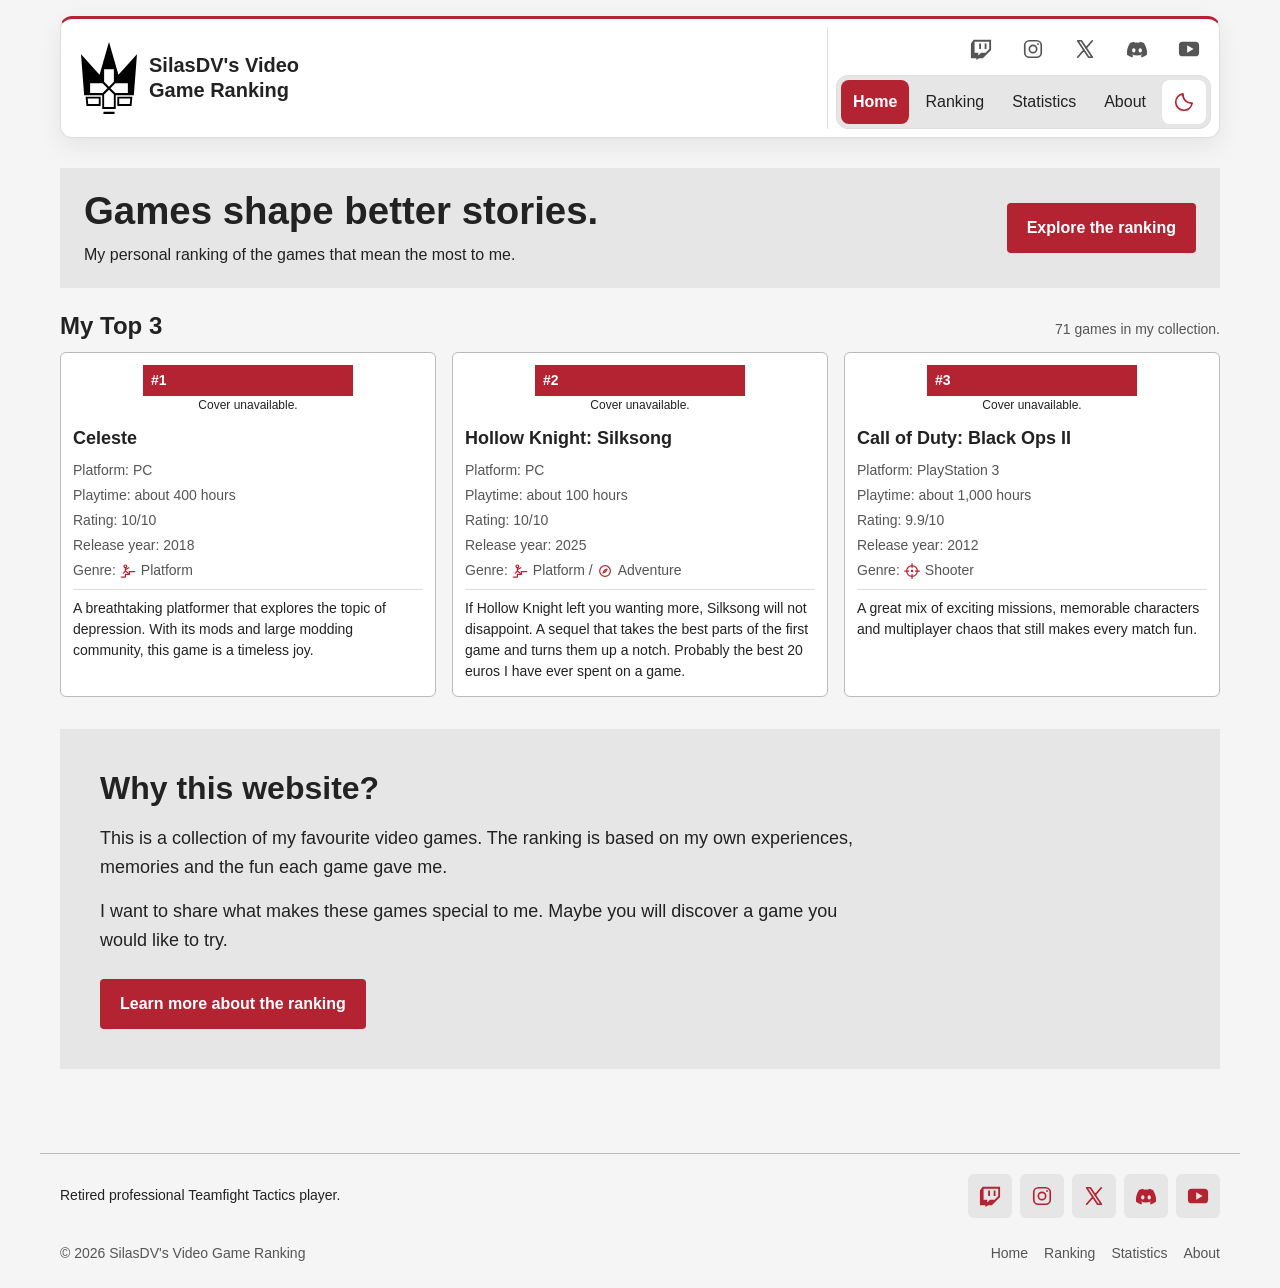
==== commit 140c3e2b: "Make Home compact and show complete responsive game cards" ====
--- a/index.html
+++ b/index.html
@@ -27,10 +27,11 @@
             <a href="ranking.html" class="button">Explore the ranking</a>
         </section>
 
-        <section>
-            <h2>My Top 3</h2>
-
-            <p id="data-status" role="status"></p>
+        <section class="home-top">
+            <div class="top-heading">
+                <h2>My Top 3</h2>
+                <p id="data-status" role="status"></p>
+            </div>
 
             <noscript>
                 <p>Please enable JavaScript to view the games.</p>
@@ -61,4 +62,4 @@
 
     <footer hidden></footer>
 </body>
-</html>+</html>
--- a/style.css
+++ b/style.css
@@ -124,9 +124,109 @@
         margin: 0;
     }
 
+    /* Auf dem Desktop hebt sich der Kopfbereich als eigene Leiste ab. */
     @media (min-width: 1024px) {
+        width: calc(100% - 40px);
+        max-width: 1160px;
+        margin: 16px auto 10px;
+        padding: 8px 8px 8px 20px;
         flex-wrap: nowrap;
         justify-content: space-between;
+        gap: 8px;
+        background-color: var(--surface);
+        border: 1px solid var(--separator);
+        border-top: 3px solid var(--accent);
+        border-radius: 12px;
+        box-shadow: 0 8px 24px #00000012;
+
+        & > p {
+            align-self: stretch;
+            align-items: center;
+            padding-right: 20px;
+            border-right: 1px solid var(--separator);
+        }
+
+        & .site-name {
+            gap: 12px;
+            font-size: 20px;
+            line-height: 1.25;
+
+            & img {
+                width: 56px;
+            }
+
+            & span {
+                max-width: 19ch;
+            }
+        }
+
+        & #main-navigation {
+            flex-shrink: 0;
+
+            & > .social-links {
+                gap: 8px;
+                margin-bottom: 4px;
+
+                & .social-link {
+                    color: var(--muted);
+                    background-color: transparent;
+                    border-radius: 50%;
+
+                    &:hover,
+                    &:focus-visible {
+                        color: var(--accent);
+                        background-color: var(--accent-soft);
+                    }
+                }
+            }
+
+            & > .page-links {
+                align-items: center;
+                flex-wrap: nowrap;
+                gap: 4px;
+                padding: 4px;
+                background-color: var(--panel);
+                border: 1px solid var(--separator);
+                border-radius: 12px;
+
+                & a {
+                    display: flex;
+                    align-items: center;
+                    min-height: 44px;
+                    padding: 8px 12px;
+                    background-color: transparent;
+                    border-radius: 8px;
+
+                    &:hover,
+                    &:focus-visible {
+                        background-color: var(--hover);
+                    }
+
+                    &[aria-current="page"] {
+                        color: var(--button-text);
+                        background-color: var(--button-bg);
+                    }
+                }
+            }
+
+            & .theme-toggle {
+                width: 44px;
+                min-height: 44px;
+                color: var(--text);
+                background-color: var(--surface);
+                border-color: transparent;
+                border-radius: 8px;
+
+                & svg {
+                    color: var(--accent);
+                }
+
+                &:hover,
+                &:focus-visible {
+                    background-color: var(--hover);
+                }
+            }
+        }
     }
 }
 
@@ -176,8 +276,10 @@
         background-color: var(--panel);
         text-decoration: none;
         border-radius: 4px;
-
-        &:hover {
+        transition: background-color 180ms ease, color 180ms ease;
+
+        &:hover,
+        &:focus-visible {
             background-color: var(--hover);
         }
 
@@ -223,13 +325,27 @@
     background-color: var(--panel);
     border-radius: 6px;
     text-decoration: none;
+    transition: background-color 180ms ease, color 180ms ease;
 
     & svg {
         width: 22px;
         height: 22px;
-    }
-
-    &:hover {
+        transition: transform 180ms ease;
+    }
+
+    /* Nur das Symbol bewegt sich, die anklickbare Fläche bleibt an ihrem Platz. */
+    @media (hover: hover) and (pointer: fine) {
+        &:hover svg {
+            transform: translateY(-2px);
+        }
+    }
+
+    &:active svg {
+        transform: scale(0.9);
+    }
+
+    &:hover,
+    &:focus-visible {
         background-color: var(--hover);
     }
 
@@ -261,8 +377,10 @@
     border: 1px solid var(--control-border);
     border-radius: 4px;
     cursor: pointer;
-
-    &:hover {
+    transition: background-color 180ms ease, color 180ms ease, border-color 180ms ease;
+
+    &:hover,
+    &:focus-visible {
         background-color: var(--hover);
     }
 
@@ -291,6 +409,7 @@
     border: 1px solid var(--control-border);
     border-radius: 4px;
     cursor: pointer;
+    transition: background-color 180ms ease, color 180ms ease, border-color 180ms ease;
 
     &:not([hidden]) {
         display: flex;
@@ -300,9 +419,21 @@
         width: 22px;
         height: 22px;
         flex-shrink: 0;
-    }
-
-    &:hover {
+        transition: transform 180ms ease;
+    }
+
+    @media (hover: hover) and (pointer: fine) {
+        &:hover svg {
+            transform: rotate(-12deg);
+        }
+    }
+
+    &:active svg {
+        transform: scale(0.9);
+    }
+
+    &:hover,
+    &:focus-visible {
         background-color: var(--hover);
     }
 
@@ -337,8 +468,29 @@
             display: block;
         }
 
-        &:hover {
+        &:hover,
+        &:focus-visible {
             background-color: var(--button-hover);
+        }
+    }
+}
+
+/* Die Systemeinstellung für reduzierte Bewegung gilt auch für die Navigation. */
+@media (prefers-reduced-motion: reduce) {
+    nav a,
+    .social-link,
+    .menu-toggle,
+    .theme-toggle {
+        transition: none;
+    }
+
+    .social-link,
+    .theme-toggle {
+        & svg,
+        &:hover svg,
+        &:active svg {
+            transition: none;
+            transform: none;
         }
     }
 }
@@ -363,56 +515,86 @@
     }
 }
 
-/* Home: Einführung und die drei bestplatzierten Spiele. */
+/* Home: Kompakte Einführung und drei vollständige Spielkarten. */
 .hero {
-    padding: 40px 24px;
+    display: grid;
+    gap: 12px;
+    margin-bottom: 24px;
+    padding: 20px;
     background-color: var(--panel);
 
     & h1 {
-        max-width: 650px;
-        margin: 0 0 20px;
-        font-size: 36px;
+        margin: 0;
+        font-size: clamp(28px, 3vw, 40px);
         text-wrap: balance;
-
-        @media (min-width: 768px) {
-            font-size: 56px;
-        }
-
-        @media (min-width: 1024px) {
-            font-size: 64px;
-        }
     }
 
     & p {
-        max-width: 540px;
-        margin: 0 0 24px;
-        font-size: 18px;
-
-        @media (min-width: 768px) {
-            font-size: 20px;
-        }
+        margin: 0;
+        font-size: 16px;
+    }
+
+    & .button {
+        justify-self: start;
+        text-align: center;
     }
 
     @media (min-width: 768px) {
-        padding: 64px 40px;
+        grid-template-columns: minmax(0, 1fr) auto;
+        gap: 8px 24px;
+        padding: 20px 24px;
+
+        & h1,
+        & p {
+            grid-column: 1;
+        }
+
+        & .button {
+            grid-column: 2;
+            grid-row: 1 / span 2;
+            align-self: center;
+        }
+    }
+}
+
+.home-top {
+    & .top-heading {
+        display: flex;
+        flex-wrap: wrap;
+        align-items: baseline;
+        justify-content: space-between;
+        gap: 8px 16px;
+        margin-bottom: 12px;
+
+        & h2 {
+            margin: 0;
+            font-size: 24px;
+        }
+
+        & p {
+            margin: 0;
+            color: var(--muted);
+            font-size: 14px;
+        }
     }
 }
 
 #top-games {
     display: grid;
-    align-items: start;
     grid-template-columns: minmax(0, 1fr);
-    gap: 24px;
+    gap: 12px;
     margin: 0;
     padding: 0;
     list-style: none;
 
     & > li {
         position: relative;
-        display: flex;
-        flex-direction: column;
+        display: grid;
+        grid-template-columns: 80px minmax(0, 1fr);
+        align-content: start;
+        gap: 4px 12px;
         min-width: 0;
-        padding: 20px;
+        padding: 12px;
         background-color: var(--surface);
         border: 1px solid var(--border);
         border-radius: 6px;
@@ -420,22 +602,26 @@
 
         &::before {
             content: "#" attr(value);
-            position: absolute;
-            top: 20px;
-            left: 20px;
-            padding: 6px 10px;
+            grid-column: 1;
+            grid-row: 1;
+            align-self: start;
+            padding: 4px 8px;
             color: var(--badge-text);
             background-color: var(--badge-bg);
             font-weight: bold;
+            font-size: 14px;
         }
     }
 
     & figure {
-        order: -1;
-        margin: 0 0 20px;
+        grid-column: 1;
+        grid-row: 2 / span 5;
+        align-self: start;
+        margin: 0;
 
         & p {
-            margin: 48px 0 0;
+            margin: 0;
+            font-size: 12px;
             text-align: center;
         }
     }
@@ -444,25 +630,83 @@
         display: block;
         width: 100%;
         height: auto;
+        max-height: 150px;
+        object-fit: contain;
     }
 
     & h3 {
-        min-height: 2.4em;
-        margin: 0 0 12px;
-        font-size: 22px;
-    }
-
-    & p {
-        margin: 6px 0;
+        grid-column: 2;
+        grid-row: 1;
+        margin: 0 0 4px;
+        font-size: 18px;
+        line-height: 1.3;
+    }
+
+    & > li > p {
+        grid-column: 2;
+        margin: 0;
         color: var(--muted);
+        font-size: 14px;
+        line-height: 1.5;
+    }
+
+    & > li > .game-review {
+        grid-column: 1 / -1;
+        margin-top: 6px;
+        padding-top: 8px;
+        border-top: 1px solid var(--separator);
+        color: var(--text);
     }
 
     @media (min-width: 768px) {
-        grid-template-columns: repeat(2, minmax(0, 1fr));
+        grid-template-columns: repeat(3, minmax(0, 1fr));
+        gap: 16px;
+
+        & > li {
+            display: flex;
+            flex-direction: column;
+            gap: 0;
+
+            &::before {
+                order: -2;
+                box-sizing: border-box;
+                position: static;
+                align-self: center;
+                width: min(80%, 210px);
+            }
+        }
+
+        & figure {
+            order: -1;
+            align-self: center;
+            width: min(80%, 210px);
+            margin: 0 0 12px;
+        }
+
+        & img {
+            width: 100%;
+            height: auto;
+            max-height: none;
+        }
+
+        & h3 {
+            min-height: 2.6em;
+            margin-bottom: 8px;
+        }
+
+        & > li > p {
+            margin: 2px 0;
+        }
+
+        & > li > .game-review {
+            margin-top: 6px;
+        }
     }
 
     @media (min-width: 1024px) {
-        grid-template-columns: repeat(3, minmax(0, 1fr));
+        & h3 {
+            min-height: 0;
+        }
     }
 }
 
@@ -670,48 +914,65 @@
     }
 }
 
-.chart-list {
-    margin: 0;
-    padding: 0;
-    list-style: none;
-
-    & li {
-        margin-bottom: 16px;
-    }
-}
-
-.chart-label {
-    display: block;
-    margin-bottom: 6px;
-}
-
-/* Kategorien nutzen die volle Breite; die Plattform-Balken teilen sie auf. */
+/* Plattformen und Genres als kompakte Listen mit schmalen Balken. */
 .category-charts {
     display: grid;
-    gap: 24px;
+    align-items: start;
+    gap: 16px;
     margin-bottom: 32px;
-}
-
-#platform-list {
-    display: grid;
-    gap: 24px;
-
-    & > li {
-        display: flex;
-        flex-direction: column;
+
+    & .chart-section {
+        min-width: 0;
+        padding: 16px;
+
+        & h2 {
+            margin-bottom: 4px;
+        }
+    }
+
+    & .chart-note {
+        margin: 0 0 16px;
+        color: var(--muted);
+        font-size: 14px;
+    }
+
+    & .chart-list {
+        display: grid;
+        gap: 12px;
         margin: 0;
+        padding: 0;
+        list-style: none;
+
+        & > li {
+            display: grid;
+            grid-template-columns: minmax(0, 1fr) auto;
+            align-items: start;
+            gap: 6px 12px;
+            margin: 0;
+            font-size: 15px;
+            line-height: 1.4;
+        }
     }
 
     & .chart-label {
-        flex: 1;
-    }
-
-    @media (min-width: 600px) {
+        min-width: 0;
+    }
+
+    & .category-value {
+        color: var(--muted);
+        font-size: 14px;
+        font-variant-numeric: tabular-nums;
+        text-align: right;
+        white-space: nowrap;
+    }
+
+    & .chart-bar {
+        grid-column: 1 / -1;
+        height: 6px;
+    }
+
+    @media (min-width: 900px) {
         grid-template-columns: repeat(2, minmax(0, 1fr));
-    }
-
-    @media (min-width: 1024px) {
-        grid-template-columns: repeat(3, minmax(0, 1fr));
     }
 }
 
@@ -812,6 +1073,108 @@
     }
 }
 
+/* About: Die Bewertungskriterien als Bildboxen. */
+.ranking-factors {
+    display: grid;
+    grid-template-columns: repeat(2, minmax(0, 1fr));
+    gap: 12px;
+    margin: 24px 0;
+    padding: 0;
+    list-style: none;
+
+    & li {
+        display: flex;
+        min-width: 0;
+        overflow: hidden;
+        color: var(--text);
+        background-color: var(--surface);
+        border: 1px solid var(--border);
+        border-radius: 8px;
+    }
+
+    & button {
+        display: flex;
+        flex-direction: column;
+        width: 100%;
+        min-width: 0;
+        padding: 0;
+        color: inherit;
+        background: transparent;
+        border: 0;
+        border-radius: inherit;
+        font: inherit;
+        cursor: pointer;
+
+        &:disabled {
+            cursor: default;
+        }
+
+        &:focus-visible {
+            outline: 3px solid var(--focus);
+            outline-offset: -4px;
+        }
+
+        &[aria-pressed="true"] {
+            & img {
+                visibility: visible;
+            }
+
+            & canvas {
+                visibility: hidden;
+            }
+        }
+    }
+
+    & .factor-media {
+        position: relative;
+        display: block;
+        width: 100%;
+        aspect-ratio: 1;
+        background-color: var(--panel);
+    }
+
+    & img,
+    & canvas {
+        position: absolute;
+        inset: 0;
+        display: block;
+        width: 100%;
+        height: 100%;
+        object-fit: cover;
+    }
+
+    /* Das GIF bleibt verborgen, bis die Animation eingeschaltet wird. */
+    & img {
+        visibility: hidden;
+    }
+
+    & canvas {
+        filter: grayscale(1);
+    }
+
+    & .factor-label {
+        display: grid;
+        place-items: center;
+        flex: 1;
+        width: 100%;
+        min-height: 64px;
+        padding: 12px 8px;
+        font-size: 14px;
+        font-weight: bold;
+        line-height: 1.4;
+        text-align: center;
+        overflow-wrap: anywhere;
+    }
+
+    @media (min-width: 600px) {
+        grid-template-columns: repeat(4, minmax(0, 1fr));
+    }
+
+    @media (min-width: 1024px) {
+        grid-template-columns: repeat(7, minmax(0, 1fr));
+    }
+}
+
 /* About: Zitat und Autor. */
 .about-quote {
     padding: 32px 24px;
